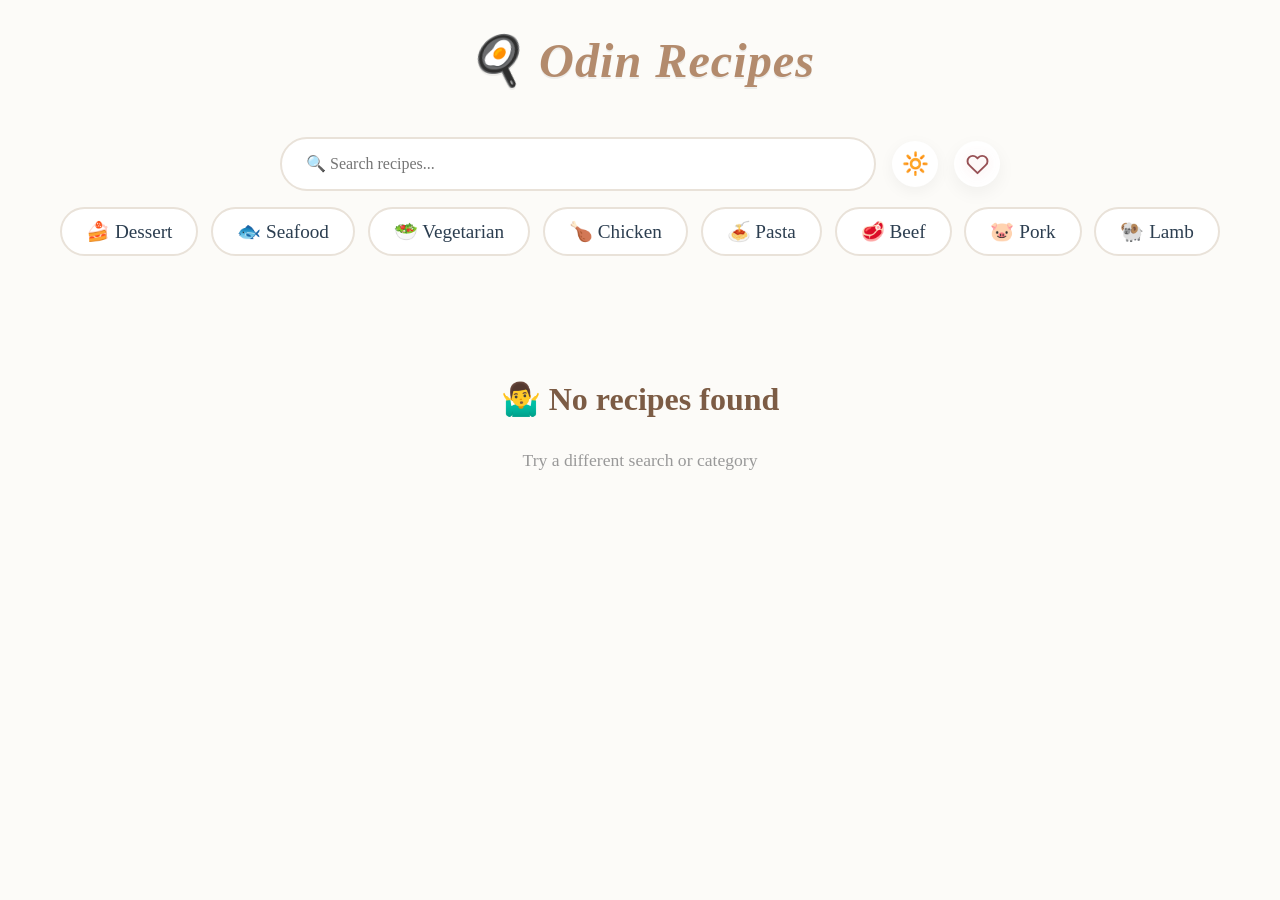
==== index.html @ f798aa1f "Fix favorites  flow and category navigation UX" ====
<!DOCTYPE html>
<html lang="en">
<head>
    <meta charset="UTF-8">
    <meta name="viewport" content="width=device-width, initial-scale=1.0">
    <meta name="color-scheme" content="light dark">
    <title>Odin Recipes</title>
    <link rel="stylesheet" href="css/style.css">
</head>
<body>
    <h1 class="site-title">
        <a href="./" aria-label="Reload page" style="color: inherit; text-decoration: none;">🍳 Odin Recipes</a>
    </h1>
    
    <div class="controls-bar">
        <div class="search-container">
            <input type="text" 
                   id="search-input" 
                   placeholder="🔍 Search recipes...">
            <button id="theme-toggle" class="theme-toggle" aria-label="Toggle dark mode">
                <span class="sun-icon">🔆</span>
                <span class="moon-icon">🌙</span>
            </button>
            <button id="favorites-toggle"
                    class="favorites-toggle"
                    type="button"
                    aria-label="Jump to favorites"
                    aria-pressed="false"
                    title="Favorites">
                <svg class="favorites-toggle-icon" viewBox="0 0 24 24" aria-hidden="true">
                    <defs>
                        <linearGradient id="favorite-heart-gradient" x1="0" y1="0" x2="1" y2="1">
                            <stop offset="0%" stop-color="#ff6b6b"/>
                            <stop offset="60%" stop-color="#f04f7f"/>
                            <stop offset="100%" stop-color="#c93b6a"/>
                        </linearGradient>
                    </defs>
                    <path class="heart-fill" d="M20.8 4.6a5.5 5.5 0 0 0-7.8 0L12 5.6l-1-1a5.5 5.5 0 0 0-7.8 7.8l1 1L12 21l7.8-7.6 1-1a5.5 5.5 0 0 0 0-7.8z"/>
                    <path class="heart-stroke" d="M20.8 4.6a5.5 5.5 0 0 0-7.8 0L12 5.6l-1-1a5.5 5.5 0 0 0-7.8 7.8l1 1L12 21l7.8-7.6 1-1a5.5 5.5 0 0 0 0-7.8z"/>
                </svg>
            </button>
        </div>
        <div class="categories">
            <button class="category-btn" data-category="Dessert">🍰 Dessert</button>
            <button class="category-btn" data-category="Seafood">🐟 Seafood</button>
            <button class="category-btn" data-category="Vegetarian">🥗 Vegetarian</button>
            <button class="category-btn" data-category="Chicken">🍗 Chicken</button>
            <button class="category-btn" data-category="Pasta">🍝 Pasta</button>
            <button class="category-btn" data-category="Beef">🥩 Beef</button>
            <button class="category-btn" data-category="Pork">🐷 Pork</button>
            <button class="category-btn" data-category="Lamb">🐏 Lamb</button>
        </div>
    </div>

    <section id="favorites-section" class="favorites-section" aria-label="Favorites">
        <p id="favorites-empty" class="favorites-empty">No favorites yet — open a recipe and tap the heart.</p>
        <div id="favorites-container" class="recipes-grid favorites-grid" aria-label="Favorite recipes"></div>
    </section>
    
    <div id="recipes-container" class="recipes-grid">
        <p style="text-align: center;">Loading recipes...</p>
    </div>

    <div class="load-more-container">
        <button id="load-more-btn" class="load-more-btn" style="display: none;">
            Load More
        </button>
    </div>

	    <!-- Recipe Modal -->
	    <div id="recipe-modal" class="modal">
	        <div class="modal-content">
	            <span class="close">&times;</span>
	            <div id="recipe-details"></div>
	        </div>
	    </div>

    <script src="js/app.js"></script>
</body>
</html>
---- css/style.css ----
/* main style */
:root {
    --bg-primary: #fcfbf8;
    --bg-secondary: #fff;
    --bg-section: #fcfbf8;
    --text-primary: #2c3e50;
    --text-secondary: #7f8c8d;
    --text-muted: #999;
    --accent: #b38b6d;
    --accent-dark: #8b6f47;
    --border: #e9e2d9;
    --shadow: rgba(0,0,0,0.05);
    --shadow-hover: rgba(0,0,0,0.15);
    --modal-bg: rgba(0,0,0,0.85);
    --controls-bg: rgba(252,251,248,0.78);
}

body.dark-mode {
    --bg-primary: #0f1115;
    --bg-secondary: #171a21;
    --bg-section: #131721;
    --text-primary: #e7eaf0;
    --text-secondary: #aab2c0;
    --text-muted: #7d8798;
    --accent: #d4a574;
    --accent-dark: #e7c19b;
    --border: #2a3240;
    --shadow: rgba(0,0,0,0.45);
    --shadow-hover: rgba(0,0,0,0.65);
    --modal-bg: rgba(0,0,0,0.82);
    --controls-bg: rgba(15,17,21,0.72);
}

body {
    background: var(--bg-primary);
    font-family: 'Georgia', serif;
    margin: 0;
    padding: 2rem;
    color: var(--text-primary);
    transition: background 0.3s, color 0.3s;
}

@media (prefers-reduced-motion: reduce) {
    *,
    *::before,
    *::after {
        animation-duration: 0.001ms !important;
        animation-iteration-count: 1 !important;
        transition-duration: 0.001ms !important;
        scroll-behavior: auto !important;
    }
}

body.print-mode #recipe-modal {
    display: block;
}

/* Print: hide social share buttons */
body.print-mode .share-actions,
body.print-mode .share-icon-btn {
    display: none !important;
}

@media print {
    .share-actions,
    .share-icon-btn {
        display: none !important;
    }
}

h1 {
    text-align: center;
    color: var(--accent);
    margin: 0;
}

.site-title {
    position: relative;
    display: block;
    width: 100%;
    margin: 0 0 2.25rem;
    font-size: clamp(2.2rem, 2.4vw + 1.1rem, 3.2rem);
    font-weight: 700;
    font-style: italic;
    letter-spacing: 0.02em;
    text-shadow: 0 2px 0 rgba(0, 0, 0, 0.06);
}


/* Sticky Controls Bar (Search + Categories) */
.controls-bar {
    position: sticky;
    top: 0;
    z-index: 900;
    background: transparent;
    padding: 0.75rem 0;
    margin-bottom: 2rem;
    transition: background 0.25s ease, box-shadow 0.25s ease, backdrop-filter 0.25s ease;
}

.controls-bar.is-stuck {
    background: var(--controls-bg);
    backdrop-filter: blur(8px);
    box-shadow: 0 6px 16px var(--shadow);
}

/* Theme Toggle Button */
.theme-toggle {
    position: static;
    width: 46px;
    height: 46px;
    border-radius: 50%;
    border: none;
    background: var(--bg-secondary);
    cursor: pointer;
    display: flex;
    align-items: center;
    justify-content: center;
    font-size: 1.35rem;
    transition: all 0.3s;
    box-shadow: 0 4px 15px var(--shadow);
    flex: 0 0 auto;
}

.theme-toggle:hover {
    transform: scale(1.1);
    box-shadow: 0 6px 20px var(--shadow-hover);
}

.theme-toggle:active {
    transform: scale(0.95);
}

/* Favorites Toggle Button */
.favorites-toggle {
    width: 46px;
    height: 46px;
    border-radius: 50%;
    border: none;
    background: var(--bg-secondary);
    cursor: pointer;
    display: flex;
    align-items: center;
    justify-content: center;
    position: relative;
    font-size: 1.25rem;
    transition: all 0.3s;
    box-shadow: 0 6px 18px var(--shadow);
    flex: 0 0 auto;
}

.favorites-toggle:hover {
    transform: translateY(-1px) scale(1.08);
    box-shadow: 0 10px 24px var(--shadow-hover);
}

.favorites-toggle:active {
    transform: scale(0.96);
}

.favorites-toggle:focus-visible {
    outline: none;
    box-shadow: 0 0 0 3px rgba(179,139,109,0.22), 0 6px 20px var(--shadow-hover);
}

.favorites-toggle-icon {
    width: 23px;
    height: 23px;
    display: block;
    filter: drop-shadow(0 2px 6px rgba(208,84,84,0.22));
}

.favorites-toggle-icon .heart-fill {
    fill: url(#favorite-heart-gradient);
    opacity: 0;
    transition: opacity 0.25s ease, transform 0.25s ease;
    transform-origin: 50% 60%;
}

.favorites-toggle-icon .heart-stroke {
    fill: none;
    stroke: color-mix(in oklab, #d05454 65%, var(--text-primary));
    stroke-width: 2;
    stroke-linecap: round;
    stroke-linejoin: round;
    transition: stroke 0.25s ease, transform 0.25s ease;
    transform-origin: 50% 60%;
}

.favorites-toggle:hover .heart-stroke {
    stroke: var(--accent);
    transform: scale(1.05);
}

.favorites-toggle[aria-pressed="true"] .heart-fill {
    opacity: 1;
    transform: scale(1.02);
}

.favorites-toggle[aria-pressed="true"] .heart-stroke {
    stroke: #d05454;
}

.favorites-toggle[aria-pressed="true"] {
    box-shadow: 0 8px 22px rgba(208,84,84,0.25), 0 4px 14px var(--shadow);
}

@media (prefers-reduced-motion: reduce) {
    .favorites-toggle,
    .favorites-toggle-icon,
    .favorites-toggle-icon .heart-fill,
    .favorites-toggle-icon .heart-stroke {
        transition: none !important;
    }
}

.theme-toggle .sun-icon {
    display: block;
    animation: sunRise 0.3s ease;
}

.theme-toggle .moon-icon {
    display: none;
}

body.dark-mode .theme-toggle .sun-icon {
    display: none;
}

body.dark-mode .theme-toggle .moon-icon {
    display: block;
    animation: moonRise 0.3s ease;
}

@keyframes sunRise {
    from { transform: rotate(-180deg) scale(0); }
    to { transform: rotate(0) scale(1); }
}

@keyframes moonRise {
    from { transform: rotate(180deg) scale(0); }
    to { transform: rotate(0) scale(1); }
}

/* Search Container */
.search-container {
    max-width: 720px;
    margin: 0 auto 1rem;
    display: flex;
    gap: 1rem;
    padding: 0 1rem;
    align-items: center;
}

#search-input {
    flex: 1;
    padding: 1rem 1.5rem;
    border: 2px solid var(--border);
    border-radius: 50px;
    font-size: 1rem;
    font-family: 'Georgia', serif;
    background: var(--bg-secondary);
    color: var(--text-primary);
    transition: border-color 0.3s;
}

#search-input:focus {
    outline: none;
    border-color: var(--accent);
}

/* Categories */
.categories {
    display: flex;
    gap: 0.8rem;
    justify-content: center;
    margin-bottom: 0;
    flex-wrap: wrap;
    padding: 0 1rem;
}

.category-btn {
    padding: 0.7rem 1.5rem;
    background: var(--bg-secondary);
    border: 2px solid var(--border);
    border-radius: 50px;
    cursor: pointer;
    font-family: 'Georgia', serif;
    font-size: 1.2rem;
    color: var(--text-primary);
    transition: all 0.3s;
}

.category-btn:hover {
    border-color: var(--accent);
    transform: translateY(-2px);
}

.category-btn.active {
    background: var(--accent);
    color: #fff;
    border-color: var(--accent);
}

/* news style  - Grid Layout */
.recipes-grid {
    display: grid;
    grid-template-columns: repeat(auto-fill, minmax(300px, 1fr));
    gap: 2rem;
    max-width: 1200px;
    margin: 0 auto;
    padding: 1rem;
}

.favorites-empty {
    margin: 0.6rem 0 0.1rem;
    padding: 0 1rem;
    color: var(--text-secondary);
}

.favorites-grid {
    padding-top: 0.75rem;
}

/* Favorites section is deprecated (favorites render in main grid now) */
.favorites-section {
    display: none !important;
}

/* Favorites-only mode (hide everything else) */
body.favorites-only .load-more-container {
    display: none !important;
}

body.favorites-only .search-container {
    justify-content: center;
}

/* Loading Skeleton Cards */
.skeleton-card {
    position: relative;
    pointer-events: none;
}

.skeleton-card::before {
    content: "";
    position: absolute;
    inset: 0;
    background: linear-gradient(
        110deg,
        color-mix(in oklab, var(--bg-secondary) 92%, var(--text-primary)) 8%,
        color-mix(in oklab, var(--bg-secondary) 86%, var(--text-primary)) 18%,
        color-mix(in oklab, var(--bg-secondary) 92%, var(--text-primary)) 33%
    );
    background-size: 220% 100%;
    animation: shimmer 1.25s linear infinite;
    opacity: 0.55;
}

.skeleton-card .recipe-image,
.skeleton-card .recipe-info {
    position: relative;
    z-index: 1;
}

.skeleton-card .recipe-image {
    background: color-mix(in oklab, var(--bg-secondary) 82%, var(--text-primary));
}

.skeleton-line {
    height: 12px;
    border-radius: 999px;
    background: color-mix(in oklab, var(--bg-secondary) 78%, var(--text-primary));
}

.skeleton-line.title {
    height: 16px;
    width: 78%;
    margin: 0 0 0.7rem;
}

.skeleton-line.meta {
    width: 52%;
}

@keyframes shimmer {
    0% { background-position: 100% 0; }
    100% { background-position: -100% 0; }
}

/* Recipe Card */
.recipe-card {
    appearance: none;
    border: none;
    padding: 0;
    width: 100%;
    text-align: left;
    color: inherit;
    font: inherit;
    position: relative;
    background: var(--bg-secondary);
    border-radius: 10px;
    overflow: hidden;
    box-shadow: 0 2px 15px var(--shadow);
    transition: all 0.3s;
    cursor: pointer;
    animation: fadeIn 0.5s ease-in;
}

.recipe-card:focus-visible {
    outline: 3px solid color-mix(in oklab, var(--accent) 70%, white);
    outline-offset: 3px;
}

@keyframes fadeIn {
    from {
        opacity: 0;
        transform: translateY(20px);
    }
    to {
        opacity: 1;
        transform: translateY(0);
    }
}

.recipe-card:hover {
    transform: translateY(-5px);
    box-shadow: 0 5px 25px var(--shadow-hover);
}

.card-favorite {
    position: absolute;
    top: 12px;
    right: 12px;
    width: 30px;
    height: 30px;
    border-radius: 999px;
    display: inline-flex;
    align-items: center;
    justify-content: center;
    background: color-mix(in oklab, var(--bg-secondary) 92%, white);
    box-shadow: 0 6px 16px rgba(0,0,0,0.12);
    pointer-events: none;
}

.card-favorite svg {
    width: 16px;
    height: 16px;
    fill: #d05454;
}

.recipe-image {
    width: 100%;
    height: 200px;
    object-fit: cover;
}

.recipe-info {
    padding: 1.5rem;
}

.recipe-title {
    color: var(--accent-dark);
    font-size: 1.2rem;
    margin: 0 0 0.5rem 0;
}

.recipe-meta {
    color: var(--text-muted);
    font-size: 0.9rem;
}

/* Modal */
.modal {
    display: none;
    position: fixed;
    z-index: 1000;
    left: 0;
    top: 0;
    width: 100%;
    height: 100%;
    background: var(--modal-bg);
    backdrop-filter: blur(8px);
    overflow-y: auto;
    padding: 2rem 1rem;
}

.modal-content {
    background: var(--bg-secondary);
    margin: 0 auto;
    max-width: 900px;
    border-radius: 16px;
    position: relative;
    box-shadow: 0 20px 60px var(--shadow-hover);
    animation: modalFade 0.3s ease;
    overflow: hidden;
}

@keyframes modalFade {
    from {
        opacity: 0;
        transform: translateY(-20px);
    }
    to {
        opacity: 1;
        transform: translateY(0);
    }
}

.close {
    position: absolute;
    right: 20px;
    top: 20px;
    font-size: 1.8rem;
    cursor: pointer;
    z-index: 1001;
    color: #fff;
    background: rgba(0,0,0,0.5);
    width: 40px;
    height: 40px;
    border-radius: 50%;
    display: flex;
    align-items: center;
    justify-content: center;
    transition: all 0.3s;
}

.close:hover {
    background: rgba(0,0,0,0.7);
    transform: rotate(90deg);
}

.recipe-detail-image {
    width: 100%;
    height: 400px;
    object-fit: cover;
}

.recipe-detail-content {
    padding: 2.5rem;
}

.recipe-detail-title {
    color: var(--text-primary);
    font-size: 2.5rem;
    margin: 0 0 0.5rem 0;
    font-weight: 700;
}

.recipe-title-row {
    display: flex;
    align-items: flex-start;
    justify-content: space-between;
    gap: 1rem;
    padding-right: 3.25rem;
    width: 100%;
}

.recipe-title-row .recipe-detail-title {
    flex: 1 1 auto;
    min-width: 0;
}

.favorite-btn {
    appearance: none;
    border: 2px solid var(--border);
    background: var(--bg-secondary);
    color: var(--accent-dark);
    width: 44px;
    height: 44px;
    border-radius: 999px;
    display: inline-flex;
    align-items: center;
    justify-content: center;
    cursor: pointer;
    flex: 0 0 auto;
    box-shadow: 0 2px 10px var(--shadow);
    transition: transform 0.2s ease, box-shadow 0.2s ease, border-color 0.2s ease, color 0.2s ease;
}

.favorite-btn-svg {
    width: 20px;
    height: 20px;
    display: block;
}

.favorite-heart-fill {
    opacity: 0;
    transform-origin: center;
    transform: scale(0.9);
    transition: opacity 0.18s ease, transform 0.18s ease;
}

.favorite-heart-outline {
    opacity: 1;
    transition: opacity 0.18s ease;
}

.favorite-btn.is-favorite .favorite-heart-fill {
    opacity: 1;
    transform: scale(1.05);
}

.favorite-btn.is-favorite .favorite-heart-outline {
    opacity: 0;
}

.favorite-btn:hover {
    border-color: var(--accent);
    color: var(--accent);
    transform: translateY(-1px);
    box-shadow: 0 4px 14px var(--shadow-hover);
}

.favorite-btn:focus-visible {
    outline: none;
    border-color: var(--accent);
    box-shadow: 0 0 0 3px rgba(179,139,109,0.22), 0 4px 14px var(--shadow-hover);
}

.favorite-btn.is-favorite {
    color: #d05454;
    border-color: color-mix(in oklab, #d05454 55%, var(--border));
}

.recipe-detail-meta {
    color: var(--text-secondary);
    font-size: 1rem;
    margin-bottom: 2.5rem;
}

.recipe-detail-meta strong {
    color: var(--accent);
    font-weight: 600;
}

.recipe-actions {
    display: flex;
    gap: 0.8rem;
    flex-wrap: nowrap;
    align-items: center;
    margin: 1.5rem 0 0 0;
    width: 100%;
}

.actions-right {
    display: inline-flex;
    align-items: center;
    gap: 0.7rem;
    margin-left: auto;
    flex: 0 0 auto;
}

.share-actions {
    display: inline-flex;
    align-items: center;
    gap: 0.5rem;
}

.share-icon-btn {
    width: 44px;
    height: 44px;
    border-radius: 999px;
    border: 2px solid var(--border);
    background: var(--bg-secondary);
    color: var(--text-primary);
    cursor: pointer;
    display: inline-flex;
    align-items: center;
    justify-content: center;
    transition: all 0.3s;
    box-shadow: 0 2px 10px var(--shadow);
}

.share-icon-btn svg {
    width: 18px;
    height: 18px;
    fill: currentColor;
}

.share-icon-btn:hover {
    transform: translateY(-2px);
    border-color: var(--accent);
    box-shadow: 0 4px 15px var(--shadow-hover);
}

.share-icon-btn:active {
    transform: translateY(0);
}

.action-btn {
    padding: 0.75rem 1.25rem;
    min-height: 44px;
    border-radius: 50px;
    border: 2px solid var(--border);
    background: var(--bg-secondary);
    color: var(--text-primary);
    font-family: 'Georgia', serif;
    font-size: 0.9rem;
    font-weight: 600;
    cursor: pointer;
    transition: all 0.3s;
    box-shadow: 0 2px 10px var(--shadow);
}

.action-btn:hover {
    transform: translateY(-2px);
    border-color: var(--accent);
    box-shadow: 0 4px 15px var(--shadow-hover);
}

.action-btn:active {
    transform: translateY(0);
}

.print-btn {
    border-color: var(--accent);
    color: var(--accent-dark);
}

.print-btn:hover {
    background: var(--accent);
    color: #fff;
}

.section {
    background: var(--bg-section);
    padding: 2rem;
    border-radius: 12px;
    margin: 2rem 0;
    border-left: 4px solid var(--accent);
}

.section h3 {
    color: var(--text-primary);
    margin: 0 0 1.5rem 0;
    font-size: 1.4rem;
    font-weight: 600;
}

.ingredients-list {
    list-style: none;
    padding: 0;
    display: grid;
    grid-template-columns: repeat(2, 1fr);
    gap: 0.7rem;
}

.ingredients-list li {
    padding: 1rem 1.3rem;
    background: var(--bg-secondary);
    border-radius: 10px;
    font-size: 0.98rem;
    color: var(--text-primary);
    border-left: 3px solid var(--accent);
    box-shadow: 0 2px 6px var(--shadow);
    transition: all 0.25s ease;
}

.ingredients-list li:hover {
    transform: translateX(5px);
    box-shadow: 0 4px 12px rgba(179,139,109,0.2);
    border-left-width: 4px;
    background: var(--bg-section);
}

.instructions {
    line-height: 1.8;
    white-space: pre-line;
    color: var(--text-primary);
    font-size: 1rem;
}

.instructions-footer {
    display: flex;
    justify-content: flex-start;
    margin-top: 1.2rem;
}

.video-link {
    margin-right: auto;
    flex: 0 1 auto;
    white-space: nowrap;
    position: relative;
    display: inline-flex;
    align-items: center;
    gap: 0.45rem;
    padding: 0.35rem 0.7rem;
    min-height: 32px;
    background: var(--bg-section);
    color: var(--accent-dark);
    text-decoration: none;
    border-radius: 50px;
    border: 1px solid var(--border);
    margin-top: 0;
    font-weight: 600;
    font-size: 0.78rem;
    box-shadow: 0 1px 6px var(--shadow);
    transition: all 0.3s;
}

.video-link-icon {
    width: 16px;
    height: 16px;
    fill: currentColor;
    flex: 0 0 auto;
}

.video-link span {
    letter-spacing: 0.02em;
}

.video-link:hover {
    border-color: var(--accent);
    color: var(--accent);
    transform: translateY(-1px);
    box-shadow: 0 3px 12px var(--shadow-hover);
}

.video-link:hover .video-link-icon {
    animation: videoIconPop 420ms ease-out;
}

.video-link:focus-visible {
    outline: none;
    border-color: var(--accent);
    box-shadow: 0 0 0 3px rgba(179,139,109,0.22), 0 3px 12px var(--shadow-hover);
}

@keyframes videoIconPop {
    0% { transform: scale(1); }
    45% { transform: scale(1.1); }
    100% { transform: scale(1.04); }
}

@media (prefers-reduced-motion: reduce) {
    .video-link,
    .video-link-icon {
        transition: none !important;
        animation: none !important;
    }
}

/* Loading Spinner */
.spinner {
    border: 4px solid var(--border);
    border-top: 4px solid var(--accent);
    border-radius: 50%;
    width: 50px;
    height: 50px;
    animation: spin 1s linear infinite;
    margin: 0 auto 1rem;
}

@keyframes spin {
    to { transform: rotate(360deg); }
}

/* Mobile Responsive */
@media (max-width: 768px) {
    body {
        padding: 1rem;
    }
    
    h1 {
        font-size: 1.8rem;
        margin-bottom: 1.5rem;
    }
    
    .search-container {
        padding: 0;
        margin-bottom: 0.75rem;
    }

    .theme-toggle {
        width: 42px;
        height: 42px;
        font-size: 1.2rem;
    }
    
    .controls-bar {
        padding: 0.75rem 0;
        margin-bottom: 1.25rem;
    }
    
    .categories {
        gap: 0.5rem;
        padding: 0;
        flex-wrap: nowrap;
        justify-content: flex-start;
        overflow-x: auto;
        -webkit-overflow-scrolling: touch;
        scrollbar-width: none;
    }
    
    .categories::-webkit-scrollbar {
        display: none;
    }
    
    .category-btn {
        padding: 0.5rem 1rem;
        font-size: 1.08rem;
        flex: 0 0 auto;
        white-space: nowrap;
    }
    
    .recipes-grid {
        grid-template-columns: 1fr;
        gap: 1.5rem;
        padding: 0;
    }
    
    .modal {
        padding: 0;
    }
    
    .modal-content {
        margin: 0;
        border-radius: 0;
        max-width: 100%;
        min-height: 100vh;
    }

    .recipe-actions {
        gap: 0.6rem;
        flex-wrap: wrap;
    }

    .actions-right {
        width: 100%;
        justify-content: flex-end;
        margin-left: 0;
    }

    .share-icon-btn {
        width: 40px;
        height: 40px;
    }

    .share-icon-btn svg {
        width: 17px;
        height: 17px;
    }

    .action-btn {
        padding: 0.65rem 1.05rem;
        font-size: 0.88rem;
        min-height: 40px;
    }
    
    .video-link {
        padding: 0.32rem 0.65rem;
        font-size: 0.76rem;
        min-height: 30px;
    }

    .recipe-detail-image {
        height: 250px;
    }
    
    .recipe-detail-content {
        padding: 1.5rem;
    }
    
    .recipe-detail-title {
        font-size: 1.8rem;
    }
    
    .section {
        padding: 1.5rem;
    }
    
    .ingredients-list {
        grid-template-columns: 1fr;
    }
    
    .close {
        right: 10px;
        top: 10px;
    }
}

/* Tablet */
@media (min-width: 769px) and (max-width: 1024px) {
    .recipes-grid {
        grid-template-columns: repeat(2, 1fr);
    }
}

/* Smooth Scroll */
html {
    scroll-behavior: smooth;
}

/* Load More Button */
.load-more-container {
    display: flex;
    justify-content: center;
    padding: 2rem 0;
    margin-top: 1rem;
}

.load-more-btn {
    padding: 1rem 3rem;
    background: var(--bg-secondary);
    color: var(--accent);
    border: 2px solid var(--accent);
    border-radius: 50px;
    font-family: 'Georgia', serif;
    font-size: 1.05rem;
    font-weight: 600;
    cursor: pointer;
    transition: all 0.3s;
    box-shadow: 0 2px 10px var(--shadow);
}

.load-more-btn:hover {
    background: var(--accent);
    color: #fff;
    transform: translateY(-2px);
    box-shadow: 0 4px 15px rgba(179,139,109,0.3);
}

.load-more-btn:active {
    transform: translateY(0);
}

.load-more-btn:disabled {
    background: var(--bg-secondary);
    color: var(--text-muted);
    border-color: var(--border);
    cursor: not-allowed;
    transform: none;
}

/* Print (recipe only) */
@media print {
    @page { margin: 8mm; }

    body {
        background: #fff !important;
        color: #000 !important;
        padding: 0 !important;
    }

    .theme-toggle,
    .controls-bar,
    .search-container,
    .categories,
    .recipes-grid,
    .load-more-container {
        display: none !important;
    }

    .modal {
        display: block !important;
        position: static !important;
        background: transparent !important;
        backdrop-filter: none !important;
        padding: 0 !important;
        overflow: visible !important;
        height: auto !important;
    }

    .modal-content {
        max-width: none !important;
        border-radius: 0 !important;
        box-shadow: none !important;
    }

    .close,
    .print-btn {
        display: none !important;
    }

    .recipe-actions {
        display: block !important;
        margin-top: 1rem !important;
    }

    .video-link {
        display: inline !important;
        padding: 0 !important;
        margin: 0 !important;
        background: transparent !important;
        color: #000 !important;
        text-decoration: underline !important;
        box-shadow: none !important;
        border: 0 !important;
        font-weight: 600 !important;
    }

    .recipe-detail-image {
        height: 160px !important;
        border-radius: 0 !important;
    }

    .recipe-detail-content {
        padding: 0 !important;
    }

    .recipe-detail-title {
        font-size: 1.6rem !important;
        margin: 0.5rem 0 0.25rem 0 !important;
    }

    .section {
        background: transparent !important;
        border: 1px solid #ddd !important;
        border-left: 4px solid #000 !important;
        box-shadow: none !important;
        padding: 0.9rem !important;
        margin: 1rem 0 !important;
        break-inside: auto;
    }

    .ingredients-list li {
        background: transparent !important;
        box-shadow: none !important;
        border-left-color: #000 !important;
        padding: 0.35rem 0.6rem !important;
        break-inside: avoid;
    }

    .recipe-detail-meta {
        margin-bottom: 1rem !important;
    }

    .instructions {
        line-height: 1.55 !important;
        font-size: 0.98rem !important;
    }
}
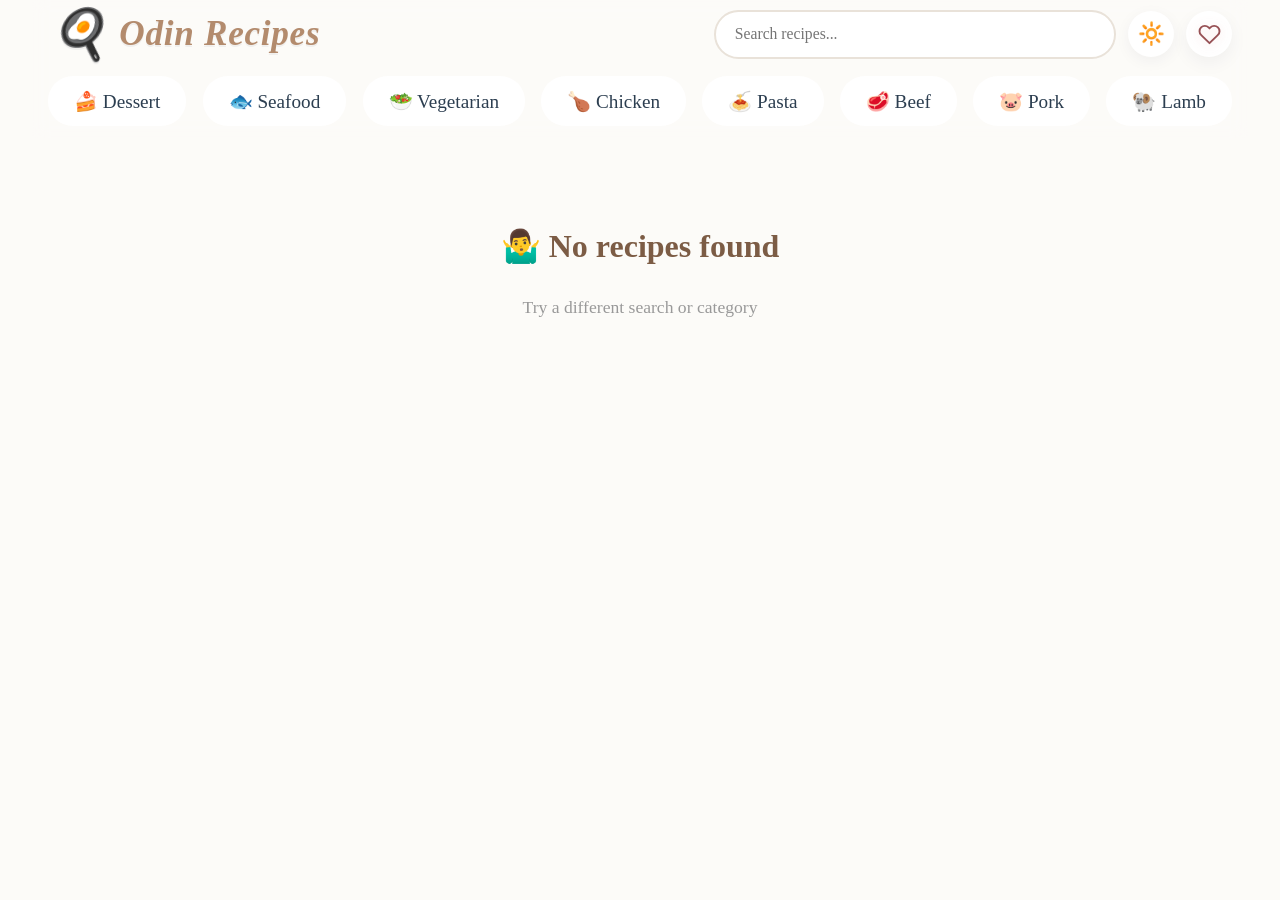
==== commit 0f23756c: "Refine header layout and category spacing" ====
--- a/index.html
+++ b/index.html
@@ -8,49 +8,54 @@
     <link rel="stylesheet" href="css/style.css">
 </head>
 <body>
-    <h1 class="site-title">
-        <a href="./" aria-label="Reload page" style="color: inherit; text-decoration: none;">🍳 Odin Recipes</a>
-    </h1>
-    
-    <div class="controls-bar">
-        <div class="search-container">
-            <input type="text" 
-                   id="search-input" 
-                   placeholder="🔍 Search recipes...">
-            <button id="theme-toggle" class="theme-toggle" aria-label="Toggle dark mode">
-                <span class="sun-icon">🔆</span>
-                <span class="moon-icon">🌙</span>
-            </button>
-            <button id="favorites-toggle"
-                    class="favorites-toggle"
-                    type="button"
-                    aria-label="Jump to favorites"
-                    aria-pressed="false"
-                    title="Favorites">
-                <svg class="favorites-toggle-icon" viewBox="0 0 24 24" aria-hidden="true">
-                    <defs>
-                        <linearGradient id="favorite-heart-gradient" x1="0" y1="0" x2="1" y2="1">
-                            <stop offset="0%" stop-color="#ff6b6b"/>
-                            <stop offset="60%" stop-color="#f04f7f"/>
-                            <stop offset="100%" stop-color="#c93b6a"/>
-                        </linearGradient>
-                    </defs>
-                    <path class="heart-fill" d="M20.8 4.6a5.5 5.5 0 0 0-7.8 0L12 5.6l-1-1a5.5 5.5 0 0 0-7.8 7.8l1 1L12 21l7.8-7.6 1-1a5.5 5.5 0 0 0 0-7.8z"/>
-                    <path class="heart-stroke" d="M20.8 4.6a5.5 5.5 0 0 0-7.8 0L12 5.6l-1-1a5.5 5.5 0 0 0-7.8 7.8l1 1L12 21l7.8-7.6 1-1a5.5 5.5 0 0 0 0-7.8z"/>
-                </svg>
-            </button>
+    <header class="main-header">
+        <div class="header-shell">
+            <div class="top-bar">
+                <a href="./" class="brand" aria-label="Reload page">
+                    <span class="brand-icon" aria-hidden="true">🍳</span>
+                    <span class="brand-text">Odin Recipes</span>
+                </a>
+                <div class="top-actions">
+                    <input type="text"
+                           id="search-input"
+                           class="nav-search"
+                           placeholder="Search recipes...">
+                    <button id="theme-toggle" class="theme-toggle" aria-label="Toggle dark mode">
+                        <span class="sun-icon">🔆</span>
+                        <span class="moon-icon">🌙</span>
+                    </button>
+                    <button id="favorites-toggle"
+                            class="favorites-toggle"
+                            type="button"
+                            aria-label="Jump to favorites"
+                            aria-pressed="false"
+                            title="Favorites">
+                        <svg class="favorites-toggle-icon" viewBox="0 0 24 24" aria-hidden="true">
+                            <defs>
+                                <linearGradient id="favorite-heart-gradient" x1="0" y1="0" x2="1" y2="1">
+                                    <stop offset="0%" stop-color="#ff6b6b"/>
+                                    <stop offset="60%" stop-color="#f04f7f"/>
+                                    <stop offset="100%" stop-color="#c93b6a"/>
+                                </linearGradient>
+                            </defs>
+                            <path class="heart-fill" d="M20.8 4.6a5.5 5.5 0 0 0-7.8 0L12 5.6l-1-1a5.5 5.5 0 0 0-7.8 7.8l1 1L12 21l7.8-7.6 1-1a5.5 5.5 0 0 0 0-7.8z"/>
+                            <path class="heart-stroke" d="M20.8 4.6a5.5 5.5 0 0 0-7.8 0L12 5.6l-1-1a5.5 5.5 0 0 0-7.8 7.8l1 1L12 21l7.8-7.6 1-1a5.5 5.5 0 0 0 0-7.8z"/>
+                        </svg>
+                    </button>
+                </div>
+            </div>
+            <nav class="categories-bar" aria-label="Categories">
+                <button class="category-btn" data-category="Dessert">🍰 Dessert</button>
+                <button class="category-btn" data-category="Seafood">🐟 Seafood</button>
+                <button class="category-btn" data-category="Vegetarian">🥗 Vegetarian</button>
+                <button class="category-btn" data-category="Chicken">🍗 Chicken</button>
+                <button class="category-btn" data-category="Pasta">🍝 Pasta</button>
+                <button class="category-btn" data-category="Beef">🥩 Beef</button>
+                <button class="category-btn" data-category="Pork">🐷 Pork</button>
+                <button class="category-btn" data-category="Lamb">🐏 Lamb</button>
+            </nav>
         </div>
-        <div class="categories">
-            <button class="category-btn" data-category="Dessert">🍰 Dessert</button>
-            <button class="category-btn" data-category="Seafood">🐟 Seafood</button>
-            <button class="category-btn" data-category="Vegetarian">🥗 Vegetarian</button>
-            <button class="category-btn" data-category="Chicken">🍗 Chicken</button>
-            <button class="category-btn" data-category="Pasta">🍝 Pasta</button>
-            <button class="category-btn" data-category="Beef">🥩 Beef</button>
-            <button class="category-btn" data-category="Pork">🐷 Pork</button>
-            <button class="category-btn" data-category="Lamb">🐏 Lamb</button>
-        </div>
-    </div>
+    </header>
 
     <section id="favorites-section" class="favorites-section" aria-label="Favorites">
         <p id="favorites-empty" class="favorites-empty">No favorites yet — open a recipe and tap the heart.</p>
--- a/css/style.css
+++ b/css/style.css
@@ -35,7 +35,7 @@
     background: var(--bg-primary);
     font-family: 'Georgia', serif;
     margin: 0;
-    padding: 2rem;
+    padding: 0 2rem 2rem;
     color: var(--text-primary);
     transition: background 0.3s, color 0.3s;
 }
@@ -68,40 +68,101 @@
     }
 }
 
-h1 {
-    text-align: center;
+/* Header */
+.main-header {
+    position: sticky;
+    top: 0;
+    z-index: 900;
+    padding: 0;
+    margin-bottom: 0.6rem;
+    background: transparent;
+}
+
+.main-header.is-stuck {
+    background: transparent;
+}
+
+.header-shell {
+    max-width: 1200px;
+    margin: 0 auto;
+    padding: 0.6rem 1rem 0.75rem;
+    border-radius: 0;
+    background: transparent;
+    border: none;
+    box-shadow: none;
+}
+
+.main-header.is-stuck .header-shell {
+    background: color-mix(in oklab, var(--controls-bg) 80%, transparent);
+    backdrop-filter: blur(8px);
+    border-color: transparent;
+    box-shadow: none;
+}
+
+.top-bar {
+    display: flex;
+    align-items: center;
+    justify-content: space-between;
+    gap: 1rem;
+}
+
+.brand {
+    display: inline-flex;
+    align-items: center;
+    gap: 0.6rem;
+    text-decoration: none;
     color: var(--accent);
-    margin: 0;
-}
-
-.site-title {
-    position: relative;
-    display: block;
-    width: 100%;
-    margin: 0 0 2.25rem;
-    font-size: clamp(2.2rem, 2.4vw + 1.1rem, 3.2rem);
     font-weight: 700;
     font-style: italic;
     letter-spacing: 0.02em;
-    text-shadow: 0 2px 0 rgba(0, 0, 0, 0.06);
-}
-
-
-/* Sticky Controls Bar (Search + Categories) */
-.controls-bar {
-    position: sticky;
-    top: 0;
-    z-index: 900;
-    background: transparent;
-    padding: 0.75rem 0;
-    margin-bottom: 2rem;
-    transition: background 0.25s ease, box-shadow 0.25s ease, backdrop-filter 0.25s ease;
-}
-
-.controls-bar.is-stuck {
-    background: var(--controls-bg);
-    backdrop-filter: blur(8px);
-    box-shadow: 0 6px 16px var(--shadow);
+    font-size: clamp(1.5rem, 2vw + 0.6rem, 2.2rem);
+    text-shadow: 0 2px 0 rgba(0, 0, 0, 0.05);
+}
+
+.brand-icon {
+    font-size: 1.4em;
+    line-height: 1;
+}
+
+.brand-text {
+    white-space: nowrap;
+}
+
+.top-actions {
+    display: flex;
+    align-items: center;
+    gap: 0.75rem;
+    flex: 1 1 auto;
+    justify-content: flex-end;
+}
+
+.nav-search {
+    width: min(360px, 48vw);
+    padding: 0.85rem 1.2rem;
+    border: 2px solid var(--border);
+    border-radius: 999px;
+    font-size: 0.98rem;
+    font-family: 'Georgia', serif;
+    background: var(--bg-secondary);
+    color: var(--text-primary);
+    transition: border-color 0.3s, box-shadow 0.3s;
+}
+
+.nav-search:focus {
+    outline: none;
+    border-color: var(--accent);
+    box-shadow: 0 0 0 3px rgba(179,139,109,0.18);
+}
+
+.categories-bar {
+    margin: 1.1rem 0 0;
+    padding: 0;
+    display: flex;
+    align-items: center;
+    justify-content: space-between;
+    gap: 0.5rem;
+    flex-wrap: wrap;
+    width: 100%;
 }
 
 /* Theme Toggle Button */
@@ -242,47 +303,11 @@
     to { transform: rotate(0) scale(1); }
 }
 
-/* Search Container */
-.search-container {
-    max-width: 720px;
-    margin: 0 auto 1rem;
-    display: flex;
-    gap: 1rem;
-    padding: 0 1rem;
-    align-items: center;
-}
-
-#search-input {
-    flex: 1;
-    padding: 1rem 1.5rem;
-    border: 2px solid var(--border);
-    border-radius: 50px;
-    font-size: 1rem;
-    font-family: 'Georgia', serif;
-    background: var(--bg-secondary);
-    color: var(--text-primary);
-    transition: border-color 0.3s;
-}
-
-#search-input:focus {
-    outline: none;
-    border-color: var(--accent);
-}
-
 /* Categories */
-.categories {
-    display: flex;
-    gap: 0.8rem;
-    justify-content: center;
-    margin-bottom: 0;
-    flex-wrap: wrap;
-    padding: 0 1rem;
-}
-
 .category-btn {
     padding: 0.7rem 1.5rem;
     background: var(--bg-secondary);
-    border: 2px solid var(--border);
+    border: 2px solid transparent;
     border-radius: 50px;
     cursor: pointer;
     font-family: 'Georgia', serif;
@@ -332,9 +357,6 @@
     display: none !important;
 }
 
-body.favorites-only .search-container {
-    justify-content: center;
-}
 
 /* Loading Skeleton Cards */
 .skeleton-card {
@@ -862,14 +884,37 @@
         padding: 1rem;
     }
     
-    h1 {
-        font-size: 1.8rem;
-        margin-bottom: 1.5rem;
-    }
-    
-    .search-container {
-        padding: 0;
-        margin-bottom: 0.75rem;
+    .main-header {
+        padding: 0.5rem 0 0.75rem;
+        margin-bottom: 1.2rem;
+    }
+
+    .header-shell {
+        padding: 0.6rem 0.75rem;
+        border-radius: 12px;
+    }
+
+    .top-bar {
+        flex-wrap: wrap;
+        gap: 0.6rem;
+    }
+
+    .brand {
+        width: 100%;
+        justify-content: center;
+        font-size: 1.6rem;
+    }
+
+    .top-actions {
+        width: 100%;
+        justify-content: center;
+        flex-wrap: nowrap;
+    }
+
+    .nav-search {
+        width: min(320px, 60vw);
+        padding: 0.75rem 1rem;
+        font-size: 0.92rem;
     }
 
     .theme-toggle {
@@ -877,13 +922,18 @@
         height: 42px;
         font-size: 1.2rem;
     }
-    
-    .controls-bar {
-        padding: 0.75rem 0;
-        margin-bottom: 1.25rem;
-    }
-    
-    .categories {
+
+    .favorites-toggle {
+        width: 42px;
+        height: 42px;
+    }
+
+    .favorites-toggle-icon {
+        width: 21px;
+        height: 21px;
+    }
+    
+    .categories-bar {
         gap: 0.5rem;
         padding: 0;
         flex-wrap: nowrap;
@@ -893,7 +943,7 @@
         scrollbar-width: none;
     }
     
-    .categories::-webkit-scrollbar {
+    .categories-bar::-webkit-scrollbar {
         display: none;
     }
     
@@ -908,6 +958,18 @@
         grid-template-columns: 1fr;
         gap: 1.5rem;
         padding: 0;
+    }
+
+    .card-favorite {
+        width: 28px;
+        height: 28px;
+        top: 10px;
+        right: 10px;
+    }
+
+    .card-favorite svg {
+        width: 14px;
+        height: 14px;
     }
     
     .modal {
@@ -1043,10 +1105,8 @@
         padding: 0 !important;
     }
 
-    .theme-toggle,
-    .controls-bar,
-    .search-container,
-    .categories,
+    .main-header,
+    .nav-search,
     .recipes-grid,
     .load-more-container {
         display: none !important;
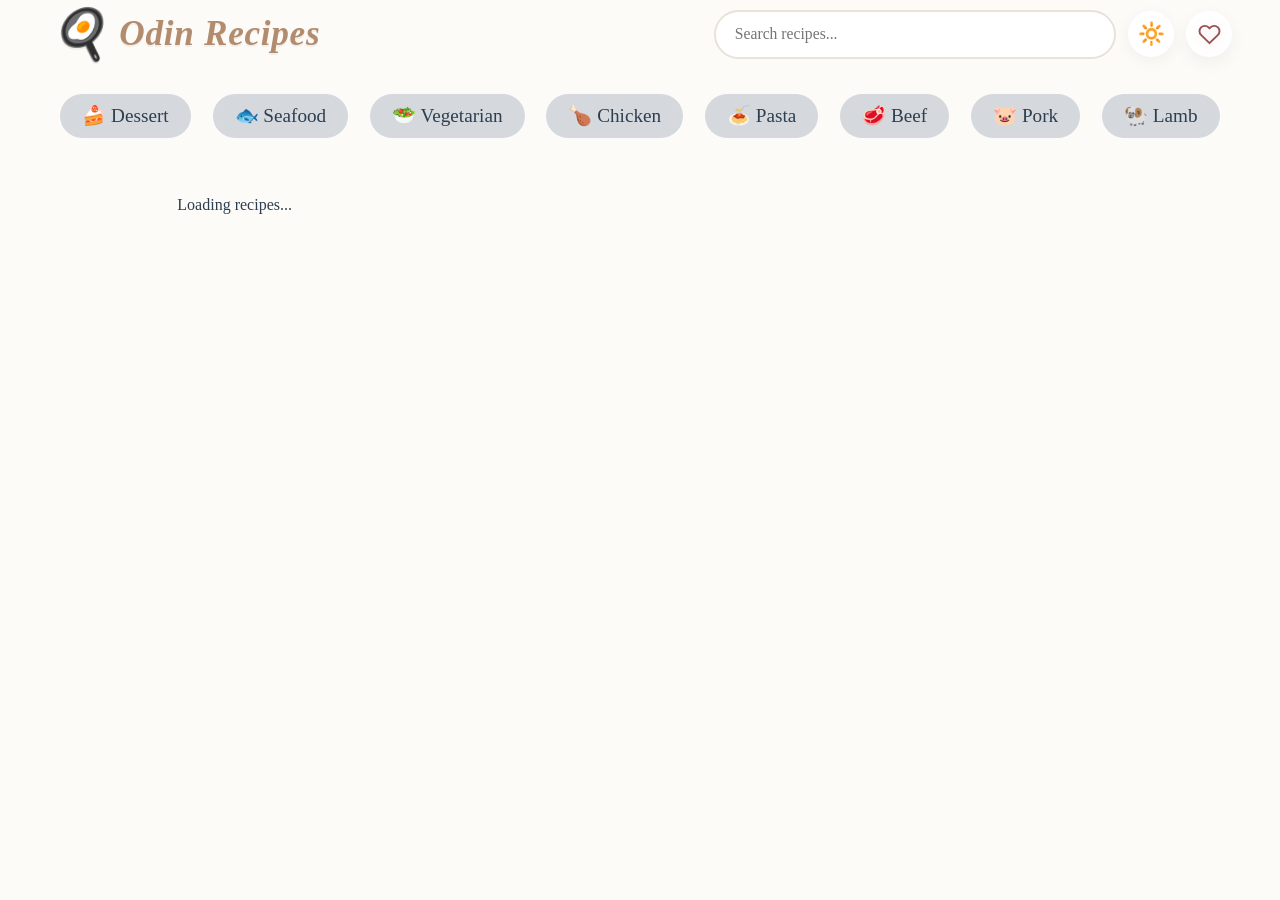
==== commit f55201d1: "Refactor JS, modularize app scripts and styles" ====
--- a/index.html
+++ b/index.html
@@ -80,6 +80,6 @@
 	        </div>
 	    </div>
 
-    <script src="js/app.js"></script>
+    <script type="module" src="js/app.js"></script>
 </body>
 </html>
--- a/css/style.css
+++ b/css/style.css
@@ -1,1193 +1,6 @@
-/* main style */
-:root {
-    --bg-primary: #fcfbf8;
-    --bg-secondary: #fff;
-    --bg-section: #fcfbf8;
-    --text-primary: #2c3e50;
-    --text-secondary: #7f8c8d;
-    --text-muted: #999;
-    --accent: #b38b6d;
-    --accent-dark: #8b6f47;
-    --border: #e9e2d9;
-    --shadow: rgba(0,0,0,0.05);
-    --shadow-hover: rgba(0,0,0,0.15);
-    --modal-bg: rgba(0,0,0,0.85);
-    --controls-bg: rgba(252,251,248,0.78);
-}
-
-body.dark-mode {
-    --bg-primary: #0f1115;
-    --bg-secondary: #171a21;
-    --bg-section: #131721;
-    --text-primary: #e7eaf0;
-    --text-secondary: #aab2c0;
-    --text-muted: #7d8798;
-    --accent: #d4a574;
-    --accent-dark: #e7c19b;
-    --border: #2a3240;
-    --shadow: rgba(0,0,0,0.45);
-    --shadow-hover: rgba(0,0,0,0.65);
-    --modal-bg: rgba(0,0,0,0.82);
-    --controls-bg: rgba(15,17,21,0.72);
-}
-
-body {
-    background: var(--bg-primary);
-    font-family: 'Georgia', serif;
-    margin: 0;
-    padding: 0 2rem 2rem;
-    color: var(--text-primary);
-    transition: background 0.3s, color 0.3s;
-}
-
-@media (prefers-reduced-motion: reduce) {
-    *,
-    *::before,
-    *::after {
-        animation-duration: 0.001ms !important;
-        animation-iteration-count: 1 !important;
-        transition-duration: 0.001ms !important;
-        scroll-behavior: auto !important;
-    }
-}
-
-body.print-mode #recipe-modal {
-    display: block;
-}
-
-/* Print: hide social share buttons */
-body.print-mode .share-actions,
-body.print-mode .share-icon-btn {
-    display: none !important;
-}
-
-@media print {
-    .share-actions,
-    .share-icon-btn {
-        display: none !important;
-    }
-}
-
-/* Header */
-.main-header {
-    position: sticky;
-    top: 0;
-    z-index: 900;
-    padding: 0;
-    margin-bottom: 0.6rem;
-    background: transparent;
-}
-
-.main-header.is-stuck {
-    background: transparent;
-}
-
-.header-shell {
-    max-width: 1200px;
-    margin: 0 auto;
-    padding: 0.6rem 1rem 0.75rem;
-    border-radius: 0;
-    background: transparent;
-    border: none;
-    box-shadow: none;
-}
-
-.main-header.is-stuck .header-shell {
-    background: color-mix(in oklab, var(--controls-bg) 80%, transparent);
-    backdrop-filter: blur(8px);
-    border-color: transparent;
-    box-shadow: none;
-}
-
-.top-bar {
-    display: flex;
-    align-items: center;
-    justify-content: space-between;
-    gap: 1rem;
-}
-
-.brand {
-    display: inline-flex;
-    align-items: center;
-    gap: 0.6rem;
-    text-decoration: none;
-    color: var(--accent);
-    font-weight: 700;
-    font-style: italic;
-    letter-spacing: 0.02em;
-    font-size: clamp(1.5rem, 2vw + 0.6rem, 2.2rem);
-    text-shadow: 0 2px 0 rgba(0, 0, 0, 0.05);
-}
-
-.brand-icon {
-    font-size: 1.4em;
-    line-height: 1;
-}
-
-.brand-text {
-    white-space: nowrap;
-}
-
-.top-actions {
-    display: flex;
-    align-items: center;
-    gap: 0.75rem;
-    flex: 1 1 auto;
-    justify-content: flex-end;
-}
-
-.nav-search {
-    width: min(360px, 48vw);
-    padding: 0.85rem 1.2rem;
-    border: 2px solid var(--border);
-    border-radius: 999px;
-    font-size: 0.98rem;
-    font-family: 'Georgia', serif;
-    background: var(--bg-secondary);
-    color: var(--text-primary);
-    transition: border-color 0.3s, box-shadow 0.3s;
-}
-
-.nav-search:focus {
-    outline: none;
-    border-color: var(--accent);
-    box-shadow: 0 0 0 3px rgba(179,139,109,0.18);
-}
-
-.categories-bar {
-    margin: 1.1rem 0 0;
-    padding: 0;
-    display: flex;
-    align-items: center;
-    justify-content: space-between;
-    gap: 0.5rem;
-    flex-wrap: wrap;
-    width: 100%;
-}
-
-/* Theme Toggle Button */
-.theme-toggle {
-    position: static;
-    width: 46px;
-    height: 46px;
-    border-radius: 50%;
-    border: none;
-    background: var(--bg-secondary);
-    cursor: pointer;
-    display: flex;
-    align-items: center;
-    justify-content: center;
-    font-size: 1.35rem;
-    transition: all 0.3s;
-    box-shadow: 0 4px 15px var(--shadow);
-    flex: 0 0 auto;
-}
-
-.theme-toggle:hover {
-    transform: scale(1.1);
-    box-shadow: 0 6px 20px var(--shadow-hover);
-}
-
-.theme-toggle:active {
-    transform: scale(0.95);
-}
-
-/* Favorites Toggle Button */
-.favorites-toggle {
-    width: 46px;
-    height: 46px;
-    border-radius: 50%;
-    border: none;
-    background: var(--bg-secondary);
-    cursor: pointer;
-    display: flex;
-    align-items: center;
-    justify-content: center;
-    position: relative;
-    font-size: 1.25rem;
-    transition: all 0.3s;
-    box-shadow: 0 6px 18px var(--shadow);
-    flex: 0 0 auto;
-}
-
-.favorites-toggle:hover {
-    transform: translateY(-1px) scale(1.08);
-    box-shadow: 0 10px 24px var(--shadow-hover);
-}
-
-.favorites-toggle:active {
-    transform: scale(0.96);
-}
-
-.favorites-toggle:focus-visible {
-    outline: none;
-    box-shadow: 0 0 0 3px rgba(179,139,109,0.22), 0 6px 20px var(--shadow-hover);
-}
-
-.favorites-toggle-icon {
-    width: 23px;
-    height: 23px;
-    display: block;
-    filter: drop-shadow(0 2px 6px rgba(208,84,84,0.22));
-}
-
-.favorites-toggle-icon .heart-fill {
-    fill: url(#favorite-heart-gradient);
-    opacity: 0;
-    transition: opacity 0.25s ease, transform 0.25s ease;
-    transform-origin: 50% 60%;
-}
-
-.favorites-toggle-icon .heart-stroke {
-    fill: none;
-    stroke: color-mix(in oklab, #d05454 65%, var(--text-primary));
-    stroke-width: 2;
-    stroke-linecap: round;
-    stroke-linejoin: round;
-    transition: stroke 0.25s ease, transform 0.25s ease;
-    transform-origin: 50% 60%;
-}
-
-.favorites-toggle:hover .heart-stroke {
-    stroke: var(--accent);
-    transform: scale(1.05);
-}
-
-.favorites-toggle[aria-pressed="true"] .heart-fill {
-    opacity: 1;
-    transform: scale(1.02);
-}
-
-.favorites-toggle[aria-pressed="true"] .heart-stroke {
-    stroke: #d05454;
-}
-
-.favorites-toggle[aria-pressed="true"] {
-    box-shadow: 0 8px 22px rgba(208,84,84,0.25), 0 4px 14px var(--shadow);
-}
-
-@media (prefers-reduced-motion: reduce) {
-    .favorites-toggle,
-    .favorites-toggle-icon,
-    .favorites-toggle-icon .heart-fill,
-    .favorites-toggle-icon .heart-stroke {
-        transition: none !important;
-    }
-}
-
-.theme-toggle .sun-icon {
-    display: block;
-    animation: sunRise 0.3s ease;
-}
-
-.theme-toggle .moon-icon {
-    display: none;
-}
-
-body.dark-mode .theme-toggle .sun-icon {
-    display: none;
-}
-
-body.dark-mode .theme-toggle .moon-icon {
-    display: block;
-    animation: moonRise 0.3s ease;
-}
-
-@keyframes sunRise {
-    from { transform: rotate(-180deg) scale(0); }
-    to { transform: rotate(0) scale(1); }
-}
-
-@keyframes moonRise {
-    from { transform: rotate(180deg) scale(0); }
-    to { transform: rotate(0) scale(1); }
-}
-
-/* Categories */
-.category-btn {
-    padding: 0.7rem 1.5rem;
-    background: var(--bg-secondary);
-    border: 2px solid transparent;
-    border-radius: 50px;
-    cursor: pointer;
-    font-family: 'Georgia', serif;
-    font-size: 1.2rem;
-    color: var(--text-primary);
-    transition: all 0.3s;
-}
-
-.category-btn:hover {
-    border-color: var(--accent);
-    transform: translateY(-2px);
-}
-
-.category-btn.active {
-    background: var(--accent);
-    color: #fff;
-    border-color: var(--accent);
-}
-
-/* news style  - Grid Layout */
-.recipes-grid {
-    display: grid;
-    grid-template-columns: repeat(auto-fill, minmax(300px, 1fr));
-    gap: 2rem;
-    max-width: 1200px;
-    margin: 0 auto;
-    padding: 1rem;
-}
-
-.favorites-empty {
-    margin: 0.6rem 0 0.1rem;
-    padding: 0 1rem;
-    color: var(--text-secondary);
-}
-
-.favorites-grid {
-    padding-top: 0.75rem;
-}
-
-/* Favorites section is deprecated (favorites render in main grid now) */
-.favorites-section {
-    display: none !important;
-}
-
-/* Favorites-only mode (hide everything else) */
-body.favorites-only .load-more-container {
-    display: none !important;
-}
-
-
-/* Loading Skeleton Cards */
-.skeleton-card {
-    position: relative;
-    pointer-events: none;
-}
-
-.skeleton-card::before {
-    content: "";
-    position: absolute;
-    inset: 0;
-    background: linear-gradient(
-        110deg,
-        color-mix(in oklab, var(--bg-secondary) 92%, var(--text-primary)) 8%,
-        color-mix(in oklab, var(--bg-secondary) 86%, var(--text-primary)) 18%,
-        color-mix(in oklab, var(--bg-secondary) 92%, var(--text-primary)) 33%
-    );
-    background-size: 220% 100%;
-    animation: shimmer 1.25s linear infinite;
-    opacity: 0.55;
-}
-
-.skeleton-card .recipe-image,
-.skeleton-card .recipe-info {
-    position: relative;
-    z-index: 1;
-}
-
-.skeleton-card .recipe-image {
-    background: color-mix(in oklab, var(--bg-secondary) 82%, var(--text-primary));
-}
-
-.skeleton-line {
-    height: 12px;
-    border-radius: 999px;
-    background: color-mix(in oklab, var(--bg-secondary) 78%, var(--text-primary));
-}
-
-.skeleton-line.title {
-    height: 16px;
-    width: 78%;
-    margin: 0 0 0.7rem;
-}
-
-.skeleton-line.meta {
-    width: 52%;
-}
-
-@keyframes shimmer {
-    0% { background-position: 100% 0; }
-    100% { background-position: -100% 0; }
-}
-
-/* Recipe Card */
-.recipe-card {
-    appearance: none;
-    border: none;
-    padding: 0;
-    width: 100%;
-    text-align: left;
-    color: inherit;
-    font: inherit;
-    position: relative;
-    background: var(--bg-secondary);
-    border-radius: 10px;
-    overflow: hidden;
-    box-shadow: 0 2px 15px var(--shadow);
-    transition: all 0.3s;
-    cursor: pointer;
-    animation: fadeIn 0.5s ease-in;
-}
-
-.recipe-card:focus-visible {
-    outline: 3px solid color-mix(in oklab, var(--accent) 70%, white);
-    outline-offset: 3px;
-}
-
-@keyframes fadeIn {
-    from {
-        opacity: 0;
-        transform: translateY(20px);
-    }
-    to {
-        opacity: 1;
-        transform: translateY(0);
-    }
-}
-
-.recipe-card:hover {
-    transform: translateY(-5px);
-    box-shadow: 0 5px 25px var(--shadow-hover);
-}
-
-.card-favorite {
-    position: absolute;
-    top: 12px;
-    right: 12px;
-    width: 30px;
-    height: 30px;
-    border-radius: 999px;
-    display: inline-flex;
-    align-items: center;
-    justify-content: center;
-    background: color-mix(in oklab, var(--bg-secondary) 92%, white);
-    box-shadow: 0 6px 16px rgba(0,0,0,0.12);
-    pointer-events: none;
-}
-
-.card-favorite svg {
-    width: 16px;
-    height: 16px;
-    fill: #d05454;
-}
-
-.recipe-image {
-    width: 100%;
-    height: 200px;
-    object-fit: cover;
-}
-
-.recipe-info {
-    padding: 1.5rem;
-}
-
-.recipe-title {
-    color: var(--accent-dark);
-    font-size: 1.2rem;
-    margin: 0 0 0.5rem 0;
-}
-
-.recipe-meta {
-    color: var(--text-muted);
-    font-size: 0.9rem;
-}
-
-/* Modal */
-.modal {
-    display: none;
-    position: fixed;
-    z-index: 1000;
-    left: 0;
-    top: 0;
-    width: 100%;
-    height: 100%;
-    background: var(--modal-bg);
-    backdrop-filter: blur(8px);
-    overflow-y: auto;
-    padding: 2rem 1rem;
-}
-
-.modal-content {
-    background: var(--bg-secondary);
-    margin: 0 auto;
-    max-width: 900px;
-    border-radius: 16px;
-    position: relative;
-    box-shadow: 0 20px 60px var(--shadow-hover);
-    animation: modalFade 0.3s ease;
-    overflow: hidden;
-}
-
-@keyframes modalFade {
-    from {
-        opacity: 0;
-        transform: translateY(-20px);
-    }
-    to {
-        opacity: 1;
-        transform: translateY(0);
-    }
-}
-
-.close {
-    position: absolute;
-    right: 20px;
-    top: 20px;
-    font-size: 1.8rem;
-    cursor: pointer;
-    z-index: 1001;
-    color: #fff;
-    background: rgba(0,0,0,0.5);
-    width: 40px;
-    height: 40px;
-    border-radius: 50%;
-    display: flex;
-    align-items: center;
-    justify-content: center;
-    transition: all 0.3s;
-}
-
-.close:hover {
-    background: rgba(0,0,0,0.7);
-    transform: rotate(90deg);
-}
-
-.recipe-detail-image {
-    width: 100%;
-    height: 400px;
-    object-fit: cover;
-}
-
-.recipe-detail-content {
-    padding: 2.5rem;
-}
-
-.recipe-detail-title {
-    color: var(--text-primary);
-    font-size: 2.5rem;
-    margin: 0 0 0.5rem 0;
-    font-weight: 700;
-}
-
-.recipe-title-row {
-    display: flex;
-    align-items: flex-start;
-    justify-content: space-between;
-    gap: 1rem;
-    padding-right: 3.25rem;
-    width: 100%;
-}
-
-.recipe-title-row .recipe-detail-title {
-    flex: 1 1 auto;
-    min-width: 0;
-}
-
-.favorite-btn {
-    appearance: none;
-    border: 2px solid var(--border);
-    background: var(--bg-secondary);
-    color: var(--accent-dark);
-    width: 44px;
-    height: 44px;
-    border-radius: 999px;
-    display: inline-flex;
-    align-items: center;
-    justify-content: center;
-    cursor: pointer;
-    flex: 0 0 auto;
-    box-shadow: 0 2px 10px var(--shadow);
-    transition: transform 0.2s ease, box-shadow 0.2s ease, border-color 0.2s ease, color 0.2s ease;
-}
-
-.favorite-btn-svg {
-    width: 20px;
-    height: 20px;
-    display: block;
-}
-
-.favorite-heart-fill {
-    opacity: 0;
-    transform-origin: center;
-    transform: scale(0.9);
-    transition: opacity 0.18s ease, transform 0.18s ease;
-}
-
-.favorite-heart-outline {
-    opacity: 1;
-    transition: opacity 0.18s ease;
-}
-
-.favorite-btn.is-favorite .favorite-heart-fill {
-    opacity: 1;
-    transform: scale(1.05);
-}
-
-.favorite-btn.is-favorite .favorite-heart-outline {
-    opacity: 0;
-}
-
-.favorite-btn:hover {
-    border-color: var(--accent);
-    color: var(--accent);
-    transform: translateY(-1px);
-    box-shadow: 0 4px 14px var(--shadow-hover);
-}
-
-.favorite-btn:focus-visible {
-    outline: none;
-    border-color: var(--accent);
-    box-shadow: 0 0 0 3px rgba(179,139,109,0.22), 0 4px 14px var(--shadow-hover);
-}
-
-.favorite-btn.is-favorite {
-    color: #d05454;
-    border-color: color-mix(in oklab, #d05454 55%, var(--border));
-}
-
-.recipe-detail-meta {
-    color: var(--text-secondary);
-    font-size: 1rem;
-    margin-bottom: 2.5rem;
-}
-
-.recipe-detail-meta strong {
-    color: var(--accent);
-    font-weight: 600;
-}
-
-.recipe-actions {
-    display: flex;
-    gap: 0.8rem;
-    flex-wrap: nowrap;
-    align-items: center;
-    margin: 1.5rem 0 0 0;
-    width: 100%;
-}
-
-.actions-right {
-    display: inline-flex;
-    align-items: center;
-    gap: 0.7rem;
-    margin-left: auto;
-    flex: 0 0 auto;
-}
-
-.share-actions {
-    display: inline-flex;
-    align-items: center;
-    gap: 0.5rem;
-}
-
-.share-icon-btn {
-    width: 44px;
-    height: 44px;
-    border-radius: 999px;
-    border: 2px solid var(--border);
-    background: var(--bg-secondary);
-    color: var(--text-primary);
-    cursor: pointer;
-    display: inline-flex;
-    align-items: center;
-    justify-content: center;
-    transition: all 0.3s;
-    box-shadow: 0 2px 10px var(--shadow);
-}
-
-.share-icon-btn svg {
-    width: 18px;
-    height: 18px;
-    fill: currentColor;
-}
-
-.share-icon-btn:hover {
-    transform: translateY(-2px);
-    border-color: var(--accent);
-    box-shadow: 0 4px 15px var(--shadow-hover);
-}
-
-.share-icon-btn:active {
-    transform: translateY(0);
-}
-
-.action-btn {
-    padding: 0.75rem 1.25rem;
-    min-height: 44px;
-    border-radius: 50px;
-    border: 2px solid var(--border);
-    background: var(--bg-secondary);
-    color: var(--text-primary);
-    font-family: 'Georgia', serif;
-    font-size: 0.9rem;
-    font-weight: 600;
-    cursor: pointer;
-    transition: all 0.3s;
-    box-shadow: 0 2px 10px var(--shadow);
-}
-
-.action-btn:hover {
-    transform: translateY(-2px);
-    border-color: var(--accent);
-    box-shadow: 0 4px 15px var(--shadow-hover);
-}
-
-.action-btn:active {
-    transform: translateY(0);
-}
-
-.print-btn {
-    border-color: var(--accent);
-    color: var(--accent-dark);
-}
-
-.print-btn:hover {
-    background: var(--accent);
-    color: #fff;
-}
-
-.section {
-    background: var(--bg-section);
-    padding: 2rem;
-    border-radius: 12px;
-    margin: 2rem 0;
-    border-left: 4px solid var(--accent);
-}
-
-.section h3 {
-    color: var(--text-primary);
-    margin: 0 0 1.5rem 0;
-    font-size: 1.4rem;
-    font-weight: 600;
-}
-
-.ingredients-list {
-    list-style: none;
-    padding: 0;
-    display: grid;
-    grid-template-columns: repeat(2, 1fr);
-    gap: 0.7rem;
-}
-
-.ingredients-list li {
-    padding: 1rem 1.3rem;
-    background: var(--bg-secondary);
-    border-radius: 10px;
-    font-size: 0.98rem;
-    color: var(--text-primary);
-    border-left: 3px solid var(--accent);
-    box-shadow: 0 2px 6px var(--shadow);
-    transition: all 0.25s ease;
-}
-
-.ingredients-list li:hover {
-    transform: translateX(5px);
-    box-shadow: 0 4px 12px rgba(179,139,109,0.2);
-    border-left-width: 4px;
-    background: var(--bg-section);
-}
-
-.instructions {
-    line-height: 1.8;
-    white-space: pre-line;
-    color: var(--text-primary);
-    font-size: 1rem;
-}
-
-.instructions-footer {
-    display: flex;
-    justify-content: flex-start;
-    margin-top: 1.2rem;
-}
-
-.video-link {
-    margin-right: auto;
-    flex: 0 1 auto;
-    white-space: nowrap;
-    position: relative;
-    display: inline-flex;
-    align-items: center;
-    gap: 0.45rem;
-    padding: 0.35rem 0.7rem;
-    min-height: 32px;
-    background: var(--bg-section);
-    color: var(--accent-dark);
-    text-decoration: none;
-    border-radius: 50px;
-    border: 1px solid var(--border);
-    margin-top: 0;
-    font-weight: 600;
-    font-size: 0.78rem;
-    box-shadow: 0 1px 6px var(--shadow);
-    transition: all 0.3s;
-}
-
-.video-link-icon {
-    width: 16px;
-    height: 16px;
-    fill: currentColor;
-    flex: 0 0 auto;
-}
-
-.video-link span {
-    letter-spacing: 0.02em;
-}
-
-.video-link:hover {
-    border-color: var(--accent);
-    color: var(--accent);
-    transform: translateY(-1px);
-    box-shadow: 0 3px 12px var(--shadow-hover);
-}
-
-.video-link:hover .video-link-icon {
-    animation: videoIconPop 420ms ease-out;
-}
-
-.video-link:focus-visible {
-    outline: none;
-    border-color: var(--accent);
-    box-shadow: 0 0 0 3px rgba(179,139,109,0.22), 0 3px 12px var(--shadow-hover);
-}
-
-@keyframes videoIconPop {
-    0% { transform: scale(1); }
-    45% { transform: scale(1.1); }
-    100% { transform: scale(1.04); }
-}
-
-@media (prefers-reduced-motion: reduce) {
-    .video-link,
-    .video-link-icon {
-        transition: none !important;
-        animation: none !important;
-    }
-}
-
-/* Loading Spinner */
-.spinner {
-    border: 4px solid var(--border);
-    border-top: 4px solid var(--accent);
-    border-radius: 50%;
-    width: 50px;
-    height: 50px;
-    animation: spin 1s linear infinite;
-    margin: 0 auto 1rem;
-}
-
-@keyframes spin {
-    to { transform: rotate(360deg); }
-}
-
-/* Mobile Responsive */
-@media (max-width: 768px) {
-    body {
-        padding: 1rem;
-    }
-    
-    .main-header {
-        padding: 0.5rem 0 0.75rem;
-        margin-bottom: 1.2rem;
-    }
-
-    .header-shell {
-        padding: 0.6rem 0.75rem;
-        border-radius: 12px;
-    }
-
-    .top-bar {
-        flex-wrap: wrap;
-        gap: 0.6rem;
-    }
-
-    .brand {
-        width: 100%;
-        justify-content: center;
-        font-size: 1.6rem;
-    }
-
-    .top-actions {
-        width: 100%;
-        justify-content: center;
-        flex-wrap: nowrap;
-    }
-
-    .nav-search {
-        width: min(320px, 60vw);
-        padding: 0.75rem 1rem;
-        font-size: 0.92rem;
-    }
-
-    .theme-toggle {
-        width: 42px;
-        height: 42px;
-        font-size: 1.2rem;
-    }
-
-    .favorites-toggle {
-        width: 42px;
-        height: 42px;
-    }
-
-    .favorites-toggle-icon {
-        width: 21px;
-        height: 21px;
-    }
-    
-    .categories-bar {
-        gap: 0.5rem;
-        padding: 0;
-        flex-wrap: nowrap;
-        justify-content: flex-start;
-        overflow-x: auto;
-        -webkit-overflow-scrolling: touch;
-        scrollbar-width: none;
-    }
-    
-    .categories-bar::-webkit-scrollbar {
-        display: none;
-    }
-    
-    .category-btn {
-        padding: 0.5rem 1rem;
-        font-size: 1.08rem;
-        flex: 0 0 auto;
-        white-space: nowrap;
-    }
-    
-    .recipes-grid {
-        grid-template-columns: 1fr;
-        gap: 1.5rem;
-        padding: 0;
-    }
-
-    .card-favorite {
-        width: 28px;
-        height: 28px;
-        top: 10px;
-        right: 10px;
-    }
-
-    .card-favorite svg {
-        width: 14px;
-        height: 14px;
-    }
-    
-    .modal {
-        padding: 0;
-    }
-    
-    .modal-content {
-        margin: 0;
-        border-radius: 0;
-        max-width: 100%;
-        min-height: 100vh;
-    }
-
-    .recipe-actions {
-        gap: 0.6rem;
-        flex-wrap: wrap;
-    }
-
-    .actions-right {
-        width: 100%;
-        justify-content: flex-end;
-        margin-left: 0;
-    }
-
-    .share-icon-btn {
-        width: 40px;
-        height: 40px;
-    }
-
-    .share-icon-btn svg {
-        width: 17px;
-        height: 17px;
-    }
-
-    .action-btn {
-        padding: 0.65rem 1.05rem;
-        font-size: 0.88rem;
-        min-height: 40px;
-    }
-    
-    .video-link {
-        padding: 0.32rem 0.65rem;
-        font-size: 0.76rem;
-        min-height: 30px;
-    }
-
-    .recipe-detail-image {
-        height: 250px;
-    }
-    
-    .recipe-detail-content {
-        padding: 1.5rem;
-    }
-    
-    .recipe-detail-title {
-        font-size: 1.8rem;
-    }
-    
-    .section {
-        padding: 1.5rem;
-    }
-    
-    .ingredients-list {
-        grid-template-columns: 1fr;
-    }
-    
-    .close {
-        right: 10px;
-        top: 10px;
-    }
-}
-
-/* Tablet */
-@media (min-width: 769px) and (max-width: 1024px) {
-    .recipes-grid {
-        grid-template-columns: repeat(2, 1fr);
-    }
-}
-
-/* Smooth Scroll */
-html {
-    scroll-behavior: smooth;
-}
-
-/* Load More Button */
-.load-more-container {
-    display: flex;
-    justify-content: center;
-    padding: 2rem 0;
-    margin-top: 1rem;
-}
-
-.load-more-btn {
-    padding: 1rem 3rem;
-    background: var(--bg-secondary);
-    color: var(--accent);
-    border: 2px solid var(--accent);
-    border-radius: 50px;
-    font-family: 'Georgia', serif;
-    font-size: 1.05rem;
-    font-weight: 600;
-    cursor: pointer;
-    transition: all 0.3s;
-    box-shadow: 0 2px 10px var(--shadow);
-}
-
-.load-more-btn:hover {
-    background: var(--accent);
-    color: #fff;
-    transform: translateY(-2px);
-    box-shadow: 0 4px 15px rgba(179,139,109,0.3);
-}
-
-.load-more-btn:active {
-    transform: translateY(0);
-}
-
-.load-more-btn:disabled {
-    background: var(--bg-secondary);
-    color: var(--text-muted);
-    border-color: var(--border);
-    cursor: not-allowed;
-    transform: none;
-}
-
-/* Print (recipe only) */
-@media print {
-    @page { margin: 8mm; }
-
-    body {
-        background: #fff !important;
-        color: #000 !important;
-        padding: 0 !important;
-    }
-
-    .main-header,
-    .nav-search,
-    .recipes-grid,
-    .load-more-container {
-        display: none !important;
-    }
-
-    .modal {
-        display: block !important;
-        position: static !important;
-        background: transparent !important;
-        backdrop-filter: none !important;
-        padding: 0 !important;
-        overflow: visible !important;
-        height: auto !important;
-    }
-
-    .modal-content {
-        max-width: none !important;
-        border-radius: 0 !important;
-        box-shadow: none !important;
-    }
-
-    .close,
-    .print-btn {
-        display: none !important;
-    }
-
-    .recipe-actions {
-        display: block !important;
-        margin-top: 1rem !important;
-    }
-
-    .video-link {
-        display: inline !important;
-        padding: 0 !important;
-        margin: 0 !important;
-        background: transparent !important;
-        color: #000 !important;
-        text-decoration: underline !important;
-        box-shadow: none !important;
-        border: 0 !important;
-        font-weight: 600 !important;
-    }
-
-    .recipe-detail-image {
-        height: 160px !important;
-        border-radius: 0 !important;
-    }
-
-    .recipe-detail-content {
-        padding: 0 !important;
-    }
-
-    .recipe-detail-title {
-        font-size: 1.6rem !important;
-        margin: 0.5rem 0 0.25rem 0 !important;
-    }
-
-    .section {
-        background: transparent !important;
-        border: 1px solid #ddd !important;
-        border-left: 4px solid #000 !important;
-        box-shadow: none !important;
-        padding: 0.9rem !important;
-        margin: 1rem 0 !important;
-        break-inside: auto;
-    }
-
-    .ingredients-list li {
-        background: transparent !important;
-        box-shadow: none !important;
-        border-left-color: #000 !important;
-        padding: 0.35rem 0.6rem !important;
-        break-inside: avoid;
-    }
-
-    .recipe-detail-meta {
-        margin-bottom: 1rem !important;
-    }
-
-    .instructions {
-        line-height: 1.55 !important;
-        font-size: 0.98rem !important;
-    }
-}
+@import url('./base.css');
+@import url('./header.css');
+@import url('./categories.css');
+@import url('./cards.css');
+@import url('./modal.css');
+@import url('./responsive.css');
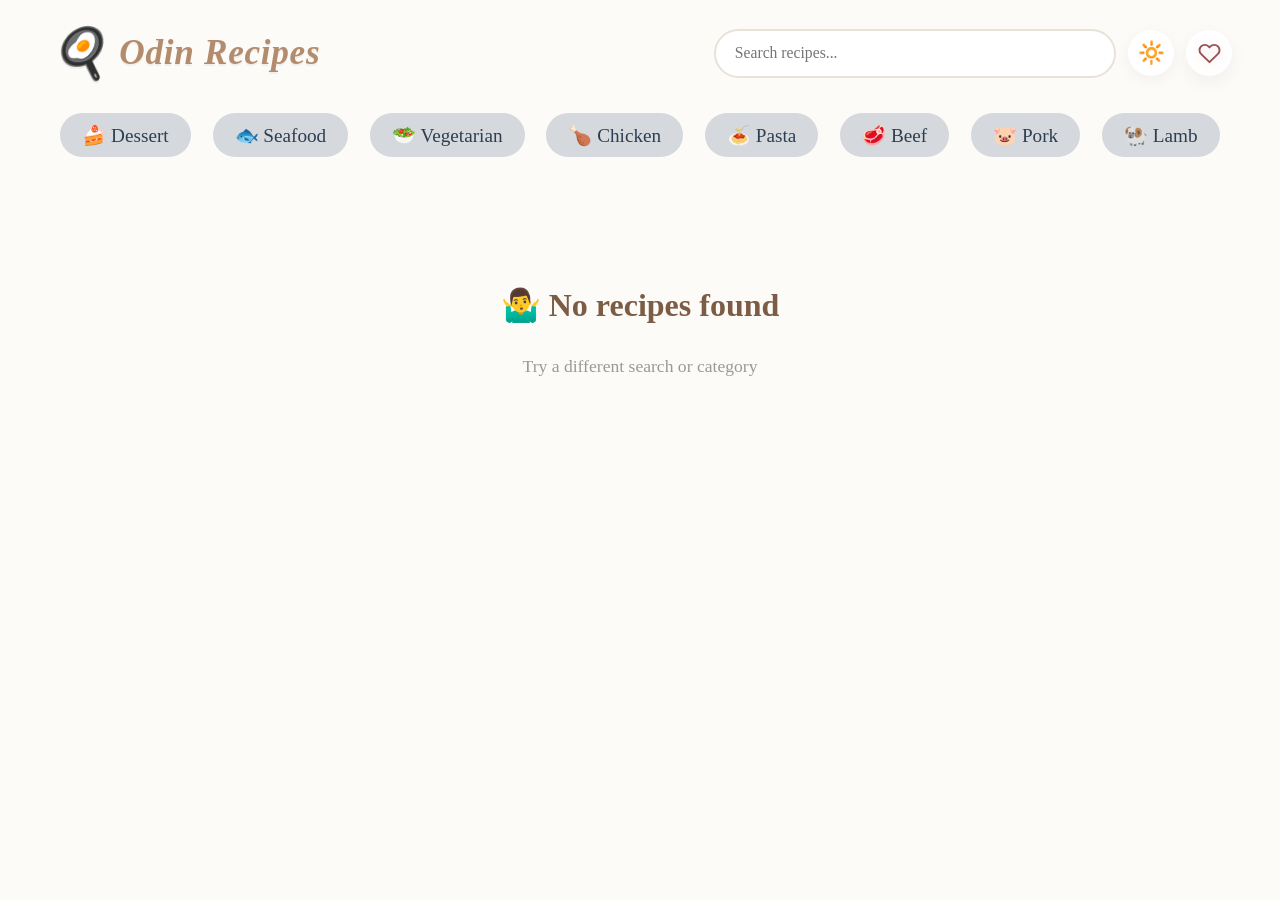
==== commit 0e373965: "Refactor API and state management: centralize configuration constants and improve responsiveness" ====
--- a/index.html
+++ b/index.html
@@ -1,5 +1,6 @@
 <!DOCTYPE html>
 <html lang="en">
+
 <head>
     <meta charset="UTF-8">
     <meta name="viewport" content="width=device-width, initial-scale=1.0">
@@ -7,6 +8,7 @@
     <title>Odin Recipes</title>
     <link rel="stylesheet" href="css/style.css">
 </head>
+
 <body>
     <header class="main-header">
         <div class="header-shell">
@@ -16,30 +18,25 @@
                     <span class="brand-text">Odin Recipes</span>
                 </a>
                 <div class="top-actions">
-                    <input type="text"
-                           id="search-input"
-                           class="nav-search"
-                           placeholder="Search recipes...">
+                    <input type="text" id="search-input" class="nav-search" placeholder="Search recipes...">
                     <button id="theme-toggle" class="theme-toggle" aria-label="Toggle dark mode">
                         <span class="sun-icon">🔆</span>
                         <span class="moon-icon">🌙</span>
                     </button>
-                    <button id="favorites-toggle"
-                            class="favorites-toggle"
-                            type="button"
-                            aria-label="Jump to favorites"
-                            aria-pressed="false"
-                            title="Favorites">
+                    <button id="favorites-toggle" class="favorites-toggle" type="button" aria-label="Jump to favorites"
+                        aria-pressed="false" title="Favorites">
                         <svg class="favorites-toggle-icon" viewBox="0 0 24 24" aria-hidden="true">
                             <defs>
                                 <linearGradient id="favorite-heart-gradient" x1="0" y1="0" x2="1" y2="1">
-                                    <stop offset="0%" stop-color="#ff6b6b"/>
-                                    <stop offset="60%" stop-color="#f04f7f"/>
-                                    <stop offset="100%" stop-color="#c93b6a"/>
+                                    <stop offset="0%" stop-color="#ff6b6b" />
+                                    <stop offset="60%" stop-color="#f04f7f" />
+                                    <stop offset="100%" stop-color="#c93b6a" />
                                 </linearGradient>
                             </defs>
-                            <path class="heart-fill" d="M20.8 4.6a5.5 5.5 0 0 0-7.8 0L12 5.6l-1-1a5.5 5.5 0 0 0-7.8 7.8l1 1L12 21l7.8-7.6 1-1a5.5 5.5 0 0 0 0-7.8z"/>
-                            <path class="heart-stroke" d="M20.8 4.6a5.5 5.5 0 0 0-7.8 0L12 5.6l-1-1a5.5 5.5 0 0 0-7.8 7.8l1 1L12 21l7.8-7.6 1-1a5.5 5.5 0 0 0 0-7.8z"/>
+                            <path class="heart-fill"
+                                d="M20.8 4.6a5.5 5.5 0 0 0-7.8 0L12 5.6l-1-1a5.5 5.5 0 0 0-7.8 7.8l1 1L12 21l7.8-7.6 1-1a5.5 5.5 0 0 0 0-7.8z" />
+                            <path class="heart-stroke"
+                                d="M20.8 4.6a5.5 5.5 0 0 0-7.8 0L12 5.6l-1-1a5.5 5.5 0 0 0-7.8 7.8l1 1L12 21l7.8-7.6 1-1a5.5 5.5 0 0 0 0-7.8z" />
                         </svg>
                     </button>
                 </div>
@@ -61,7 +58,7 @@
         <p id="favorites-empty" class="favorites-empty">No favorites yet — open a recipe and tap the heart.</p>
         <div id="favorites-container" class="recipes-grid favorites-grid" aria-label="Favorite recipes"></div>
     </section>
-    
+
     <div id="recipes-container" class="recipes-grid">
         <p style="text-align: center;">Loading recipes...</p>
     </div>
@@ -72,14 +69,15 @@
         </button>
     </div>
 
-	    <!-- Recipe Modal -->
-	    <div id="recipe-modal" class="modal">
-	        <div class="modal-content">
-	            <span class="close">&times;</span>
-	            <div id="recipe-details"></div>
-	        </div>
-	    </div>
+    <!-- Recipe Modal -->
+    <div id="recipe-modal" class="modal">
+        <div class="modal-content">
+            <span class="close">&times;</span>
+            <div id="recipe-details"></div>
+        </div>
+    </div>
 
     <script type="module" src="js/app.js"></script>
 </body>
-</html>
+
+</html>
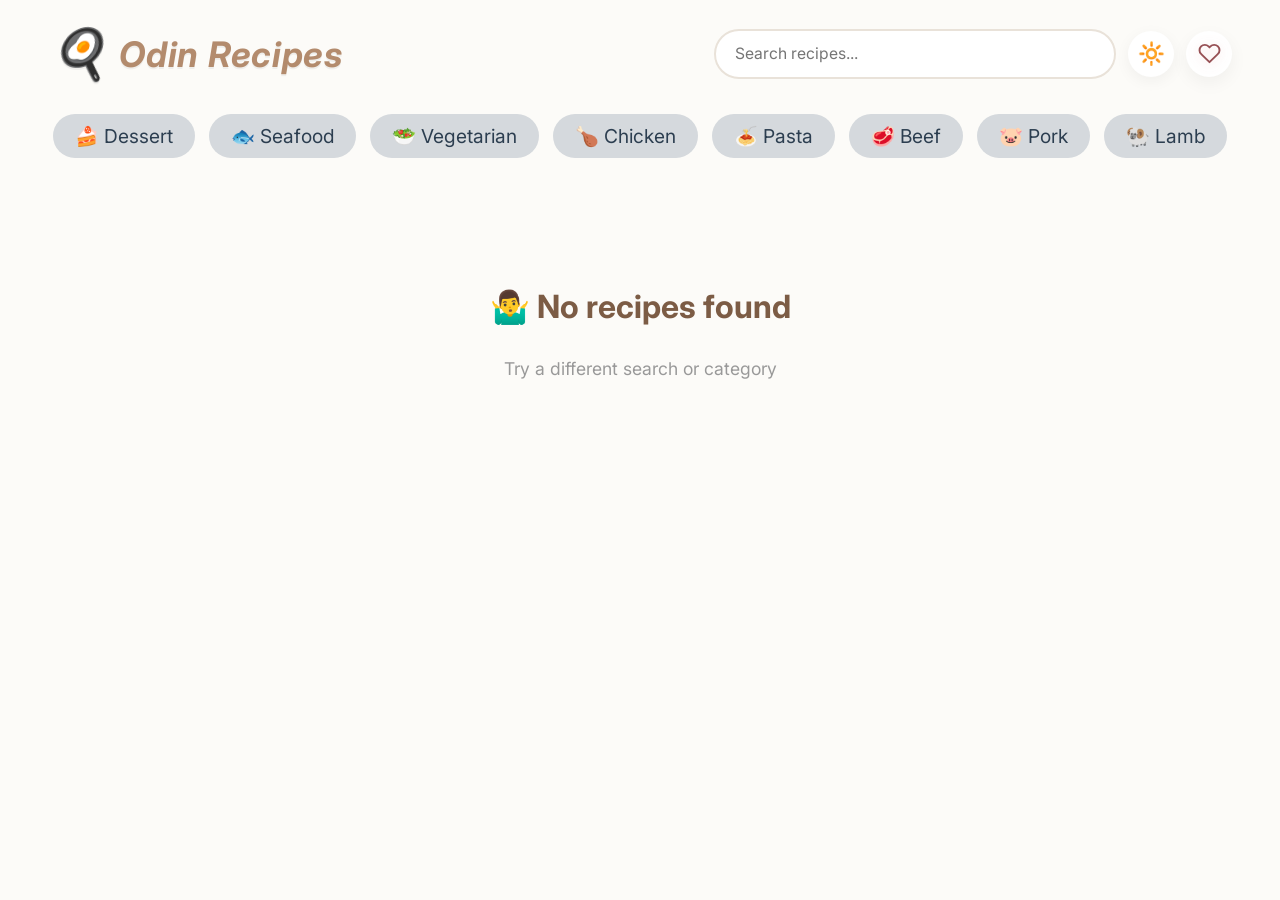
==== commit ec029948: "Update typography to use Inter font globally" ====
--- a/index.html
+++ b/index.html
@@ -6,6 +6,9 @@
     <meta name="viewport" content="width=device-width, initial-scale=1.0">
     <meta name="color-scheme" content="light dark">
     <title>Odin Recipes</title>
+    <link rel="preconnect" href="https://fonts.googleapis.com">
+    <link rel="preconnect" href="https://fonts.gstatic.com" crossorigin>
+    <link href="https://fonts.googleapis.com/css2?family=Inter:wght@300;400;500;600;700&display=swap" rel="stylesheet">
     <link rel="stylesheet" href="css/style.css">
 </head>
 
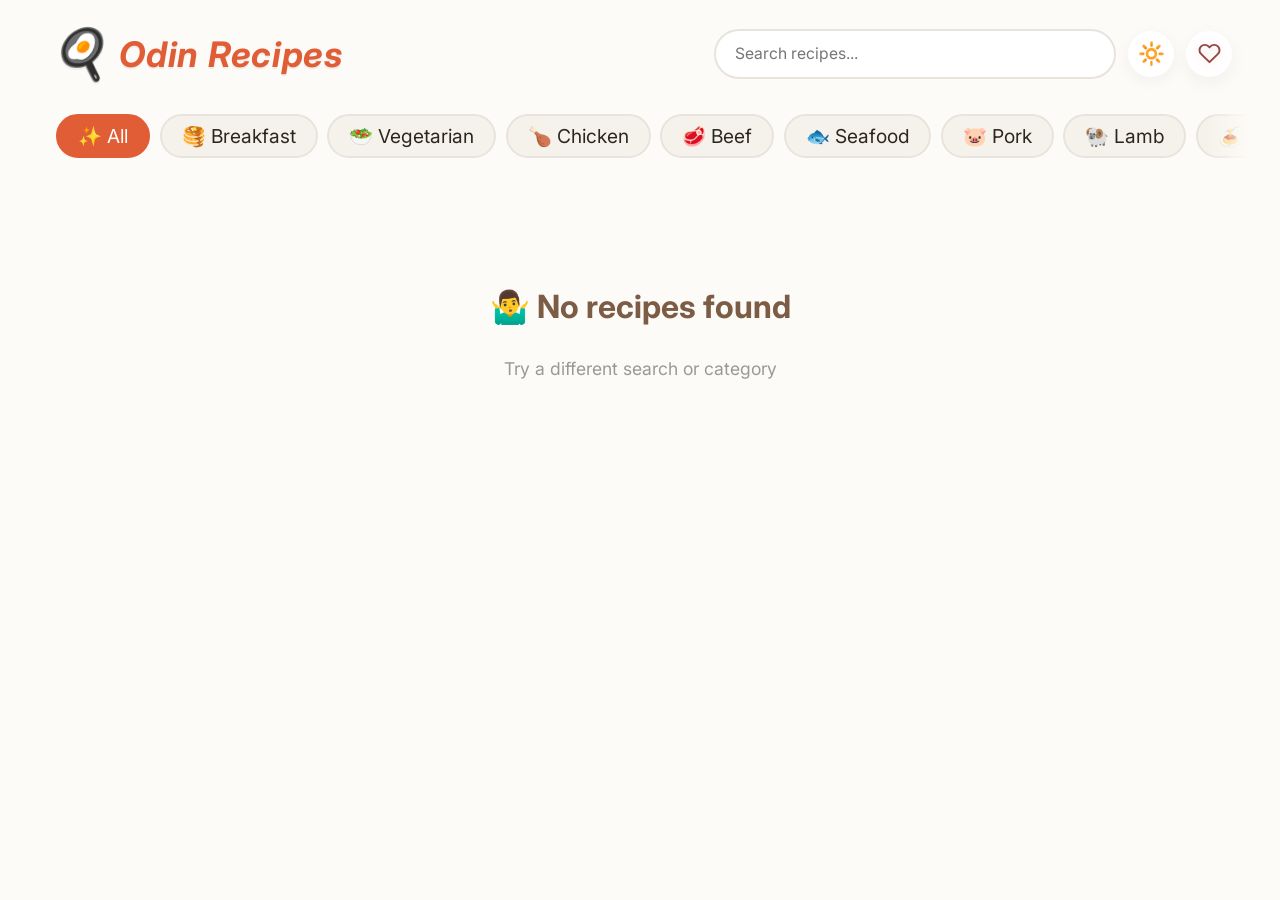
==== commit b0725fb4: "Refactor: Reorganize JS and CSS into logical subdirectories • Group JS modules into core/, api/, ui/" ====
--- a/index.html
+++ b/index.html
@@ -45,14 +45,17 @@
                 </div>
             </div>
             <nav class="categories-bar" aria-label="Categories">
-                <button class="category-btn" data-category="Dessert">🍰 Dessert</button>
-                <button class="category-btn" data-category="Seafood">🐟 Seafood</button>
+                <button class="category-btn active" data-category="all" title="Show mixed random recipes (All)">✨ All</button>
+                <button class="category-btn" data-category="Breakfast">🥞 Breakfast</button>
                 <button class="category-btn" data-category="Vegetarian">🥗 Vegetarian</button>
                 <button class="category-btn" data-category="Chicken">🍗 Chicken</button>
-                <button class="category-btn" data-category="Pasta">🍝 Pasta</button>
                 <button class="category-btn" data-category="Beef">🥩 Beef</button>
+                <button class="category-btn" data-category="Seafood">🐟 Seafood</button>
                 <button class="category-btn" data-category="Pork">🐷 Pork</button>
                 <button class="category-btn" data-category="Lamb">🐏 Lamb</button>
+                <button class="category-btn" data-category="Pasta">🍝 Pasta</button>
+                <button class="category-btn" data-category="Side">🍟 Side</button>
+                <button class="category-btn" data-category="Dessert">🍰 Dessert</button>
             </nav>
         </div>
     </header>
--- a/css/style.css
+++ b/css/style.css
@@ -1,6 +1,9 @@
-@import url('./base.css');
-@import url('./header.css');
-@import url('./categories.css');
-@import url('./cards.css');
-@import url('./modal.css');
-@import url('./responsive.css');
+@import url('./base/base.css');
+@import url('./ui/header.css');
+@import url('./ui/categories.css');
+@import url('./ui/cards.css');
+@import url('./ui/modal.css');
+@import url('./ui/detail.css');
+@import url('./ui/detail-actions.css');
+@import url('./utilities/responsive.css');
+@import url('./utilities/print.css');
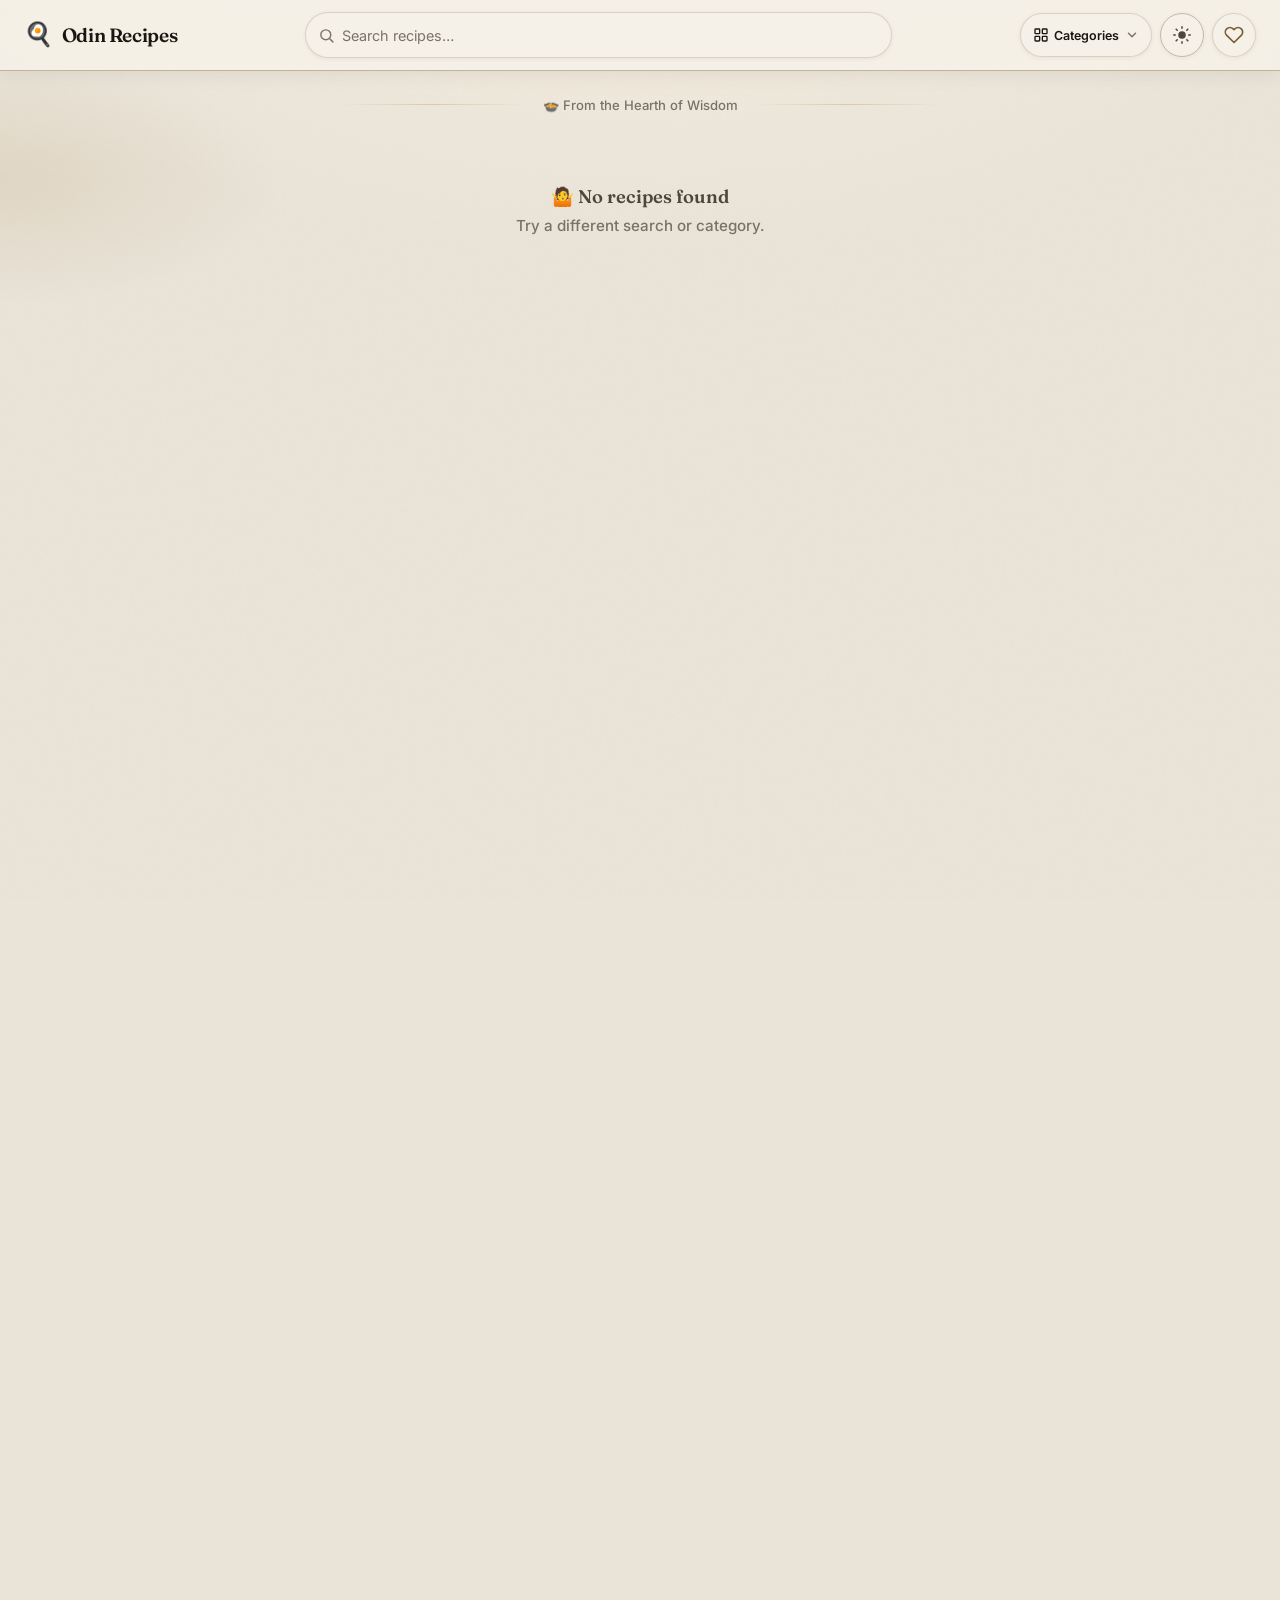
==== commit cfc6bf02: "refactor: modularize JS/CSS architecture, refine categories and load-more UX" ====
--- a/index.html
+++ b/index.html
@@ -6,34 +6,93 @@
     <meta name="viewport" content="width=device-width, initial-scale=1.0">
     <meta name="color-scheme" content="light dark">
     <title>Odin Recipes</title>
+    <link rel="icon" href="data:image/svg+xml,%3Csvg xmlns='http://www.w3.org/2000/svg' viewBox='0 0 100 100'%3E%3Ctext x='50%25' y='55%25' dominant-baseline='central' text-anchor='middle' font-size='90'%3E🍲%3C/text%3E%3C/svg%3E">
     <link rel="preconnect" href="https://fonts.googleapis.com">
     <link rel="preconnect" href="https://fonts.gstatic.com" crossorigin>
-    <link href="https://fonts.googleapis.com/css2?family=Inter:wght@300;400;500;600;700&display=swap" rel="stylesheet">
+    <link href="https://fonts.googleapis.com/css2?family=Fraunces:opsz,wght@9..144,500;9..144,600;9..144,700&family=Inter:wght@400;500;600;700&display=swap" rel="stylesheet">
     <link rel="stylesheet" href="css/style.css">
 </head>
 
 <body>
+    <a class="skip-link" href="#recipes-container">Skip to recipes</a>
+
     <header class="main-header">
         <div class="header-shell">
             <div class="top-bar">
-                <a href="./" class="brand" aria-label="Reload page">
+                <a href="./" class="brand" aria-label="Odin Recipes — home">
                     <span class="brand-icon" aria-hidden="true">🍳</span>
                     <span class="brand-text">Odin Recipes</span>
                 </a>
-                <div class="top-actions">
-                    <input type="text" id="search-input" class="nav-search" placeholder="Search recipes...">
-                    <button id="theme-toggle" class="theme-toggle" aria-label="Toggle dark mode">
-                        <span class="sun-icon">🔆</span>
-                        <span class="moon-icon">🌙</span>
+
+                <form class="search-with-categories" role="search" aria-label="Recipe search">
+                    <label for="search-input" class="visually-hidden">Search recipes</label>
+                    <span class="search-field-icon" aria-hidden="true">
+                        <svg width="17" height="17" viewBox="0 0 24 24" fill="none" stroke="currentColor" stroke-width="2" stroke-linecap="round" stroke-linejoin="round">
+                            <circle cx="11" cy="11" r="7"></circle>
+                            <line x1="16.5" y1="16.5" x2="21" y2="21"></line>
+                        </svg>
+                    </span>
+                    <input type="search" id="search-input" class="nav-search"
+                           placeholder="Search recipes…" autocomplete="off" enterkeyhint="search">
+                </form>
+
+                <nav class="header-actions" aria-label="Site actions">
+                    <div class="categories-menu">
+                        <button id="categories-toggle" class="categories-toggle" type="button"
+                                aria-label="Filter by category" aria-expanded="false" aria-controls="category-panel"
+                                aria-haspopup="menu" title="Select category">
+                            <span class="cat-icon" aria-hidden="true">
+                                <svg width="18" height="18" viewBox="0 0 24 24" fill="none" stroke="currentColor" stroke-width="2" stroke-linecap="round" stroke-linejoin="round">
+                                    <rect x="3" y="3" width="7" height="7" rx="1"></rect>
+                                    <rect x="14" y="3" width="7" height="7" rx="1"></rect>
+                                    <rect x="14" y="14" width="7" height="7" rx="1"></rect>
+                                    <rect x="3" y="14" width="7" height="7" rx="1"></rect>
+                                </svg>
+                            </span>
+                            <span class="cat-text">Categories</span>
+                            <span class="cat-chevron" aria-hidden="true">
+                                <svg width="14" height="14" viewBox="0 0 24 24" fill="none" stroke="currentColor" stroke-width="2.5" stroke-linecap="round" stroke-linejoin="round">
+                                    <polyline points="6 9 12 15 18 9"></polyline>
+                                </svg>
+                            </span>
+                        </button>
+
+                        <div id="category-panel" class="category-popover" aria-hidden="true">
+                            <p class="category-popover-title">Filter by category</p>
+                            <div id="dropdown-category-list" class="category-popover-list" role="menu"></div>
+                        </div>
+                    </div>
+
+                    <button id="theme-toggle" class="theme-toggle" type="button" aria-label="Toggle dark mode">
+                        <span class="sun-icon">
+                            <svg width="18" height="18" viewBox="0 0 24 24" fill="none" stroke="currentColor" stroke-width="2" stroke-linecap="round" stroke-linejoin="round">
+                                <circle cx="12" cy="12" r="5" fill="currentColor" stroke="none"></circle>
+                                <line x1="12" y1="1" x2="12" y2="3"></line>
+                                <line x1="12" y1="21" x2="12" y2="23"></line>
+                                <line x1="4.22" y1="4.22" x2="5.64" y2="5.64"></line>
+                                <line x1="18.36" y1="18.36" x2="19.78" y2="19.78"></line>
+                                <line x1="1" y1="12" x2="3" y2="12"></line>
+                                <line x1="21" y1="12" x2="23" y2="12"></line>
+                                <line x1="4.22" y1="19.78" x2="5.64" y2="18.36"></line>
+                                <line x1="18.36" y1="5.64" x2="19.78" y2="4.22"></line>
+                            </svg>
+                        </span>
+                        <span class="moon-icon">
+                            <svg width="18" height="18" viewBox="0 0 24 24" fill="currentColor">
+                                <path d="M21 12.79A9 9 0 1 1 11.21 3 7 7 0 0 0 21 12.79z"></path>
+                            </svg>
+                        </span>
                     </button>
-                    <button id="favorites-toggle" class="favorites-toggle" type="button" aria-label="Jump to favorites"
-                        aria-pressed="false" title="Favorites">
+
+                    <!-- Favorites (icon only with notification) -->
+                    <button id="favorites-toggle" class="favorites-toggle" type="button"
+                            aria-label="Jump to favorites" aria-pressed="false" title="Favorites">
                         <svg class="favorites-toggle-icon" viewBox="0 0 24 24" aria-hidden="true">
                             <defs>
                                 <linearGradient id="favorite-heart-gradient" x1="0" y1="0" x2="1" y2="1">
-                                    <stop offset="0%" stop-color="#ff6b6b" />
-                                    <stop offset="60%" stop-color="#f04f7f" />
-                                    <stop offset="100%" stop-color="#c93b6a" />
+                                    <stop offset="0%" stop-color="#C9A45C" />
+                                    <stop offset="55%" stop-color="#8A6B2E" />
+                                    <stop offset="100%" stop-color="#5C3232" />
                                 </linearGradient>
                             </defs>
                             <path class="heart-fill"
@@ -41,44 +100,41 @@
                             <path class="heart-stroke"
                                 d="M20.8 4.6a5.5 5.5 0 0 0-7.8 0L12 5.6l-1-1a5.5 5.5 0 0 0-7.8 7.8l1 1L12 21l7.8-7.6 1-1a5.5 5.5 0 0 0 0-7.8z" />
                         </svg>
+                        <span id="favorites-count" class="fav-count"></span>
                     </button>
-                </div>
+                </nav>
             </div>
-            <nav class="categories-bar" aria-label="Categories">
-                <button class="category-btn active" data-category="all" title="Show mixed random recipes (All)">✨ All</button>
-                <button class="category-btn" data-category="Breakfast">🥞 Breakfast</button>
-                <button class="category-btn" data-category="Vegetarian">🥗 Vegetarian</button>
-                <button class="category-btn" data-category="Chicken">🍗 Chicken</button>
-                <button class="category-btn" data-category="Beef">🥩 Beef</button>
-                <button class="category-btn" data-category="Seafood">🐟 Seafood</button>
-                <button class="category-btn" data-category="Pork">🐷 Pork</button>
-                <button class="category-btn" data-category="Lamb">🐏 Lamb</button>
-                <button class="category-btn" data-category="Pasta">🍝 Pasta</button>
-                <button class="category-btn" data-category="Side">🍟 Side</button>
-                <button class="category-btn" data-category="Dessert">🍰 Dessert</button>
-            </nav>
         </div>
     </header>
 
+    <div id="category-backdrop" class="category-backdrop" aria-hidden="true"></div>
+
+    <div class="sacred-ledger" aria-hidden="true">
+        <div class="sacred-ledger-inner">
+            <span class="ledger-rule"></span>
+            <p class="ledger-motto">🍲 From the Hearth of Wisdom</p>
+            <span class="ledger-rule"></span>
+        </div>
+    </div>
+
     <section id="favorites-section" class="favorites-section" aria-label="Favorites">
-        <p id="favorites-empty" class="favorites-empty">No favorites yet — open a recipe and tap the heart.</p>
+        <p id="favorites-empty" class="favorites-empty">No kept recipes upon the hearth.</p>
         <div id="favorites-container" class="recipes-grid favorites-grid" aria-label="Favorite recipes"></div>
     </section>
 
     <div id="recipes-container" class="recipes-grid">
-        <p style="text-align: center;">Loading recipes...</p>
+        <p class="ledger-loading">🍳 Gathering recipes…</p>
     </div>
 
     <div class="load-more-container">
-        <button id="load-more-btn" class="load-more-btn" style="display: none;">
+        <button id="load-more-btn" class="load-more-btn">
             Load More
         </button>
     </div>
 
     <!-- Recipe Modal -->
-    <div id="recipe-modal" class="modal">
-        <div class="modal-content">
-            <span class="close">&times;</span>
+    <div id="recipe-modal" class="modal" aria-hidden="true">
+        <div class="modal-content" role="dialog" aria-modal="true" aria-labelledby="recipe-modal-title">
             <div id="recipe-details"></div>
         </div>
     </div>
